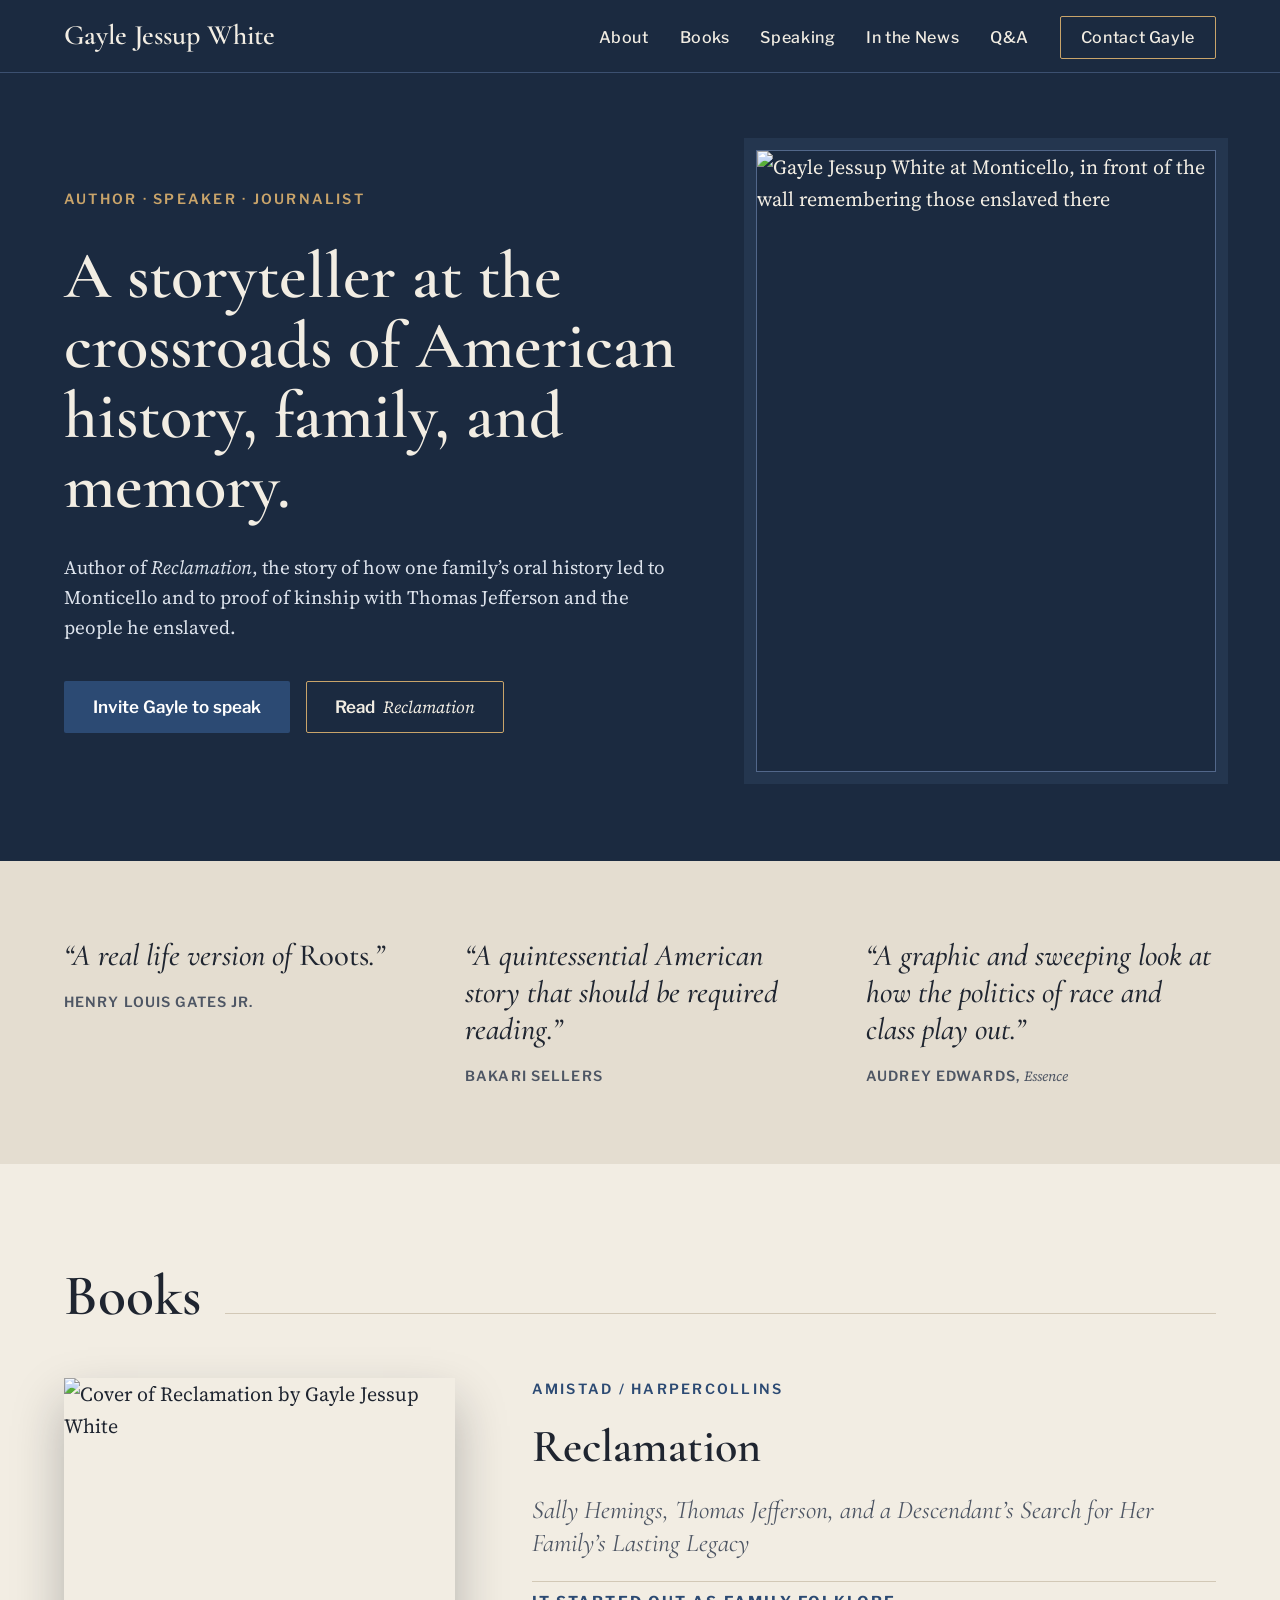
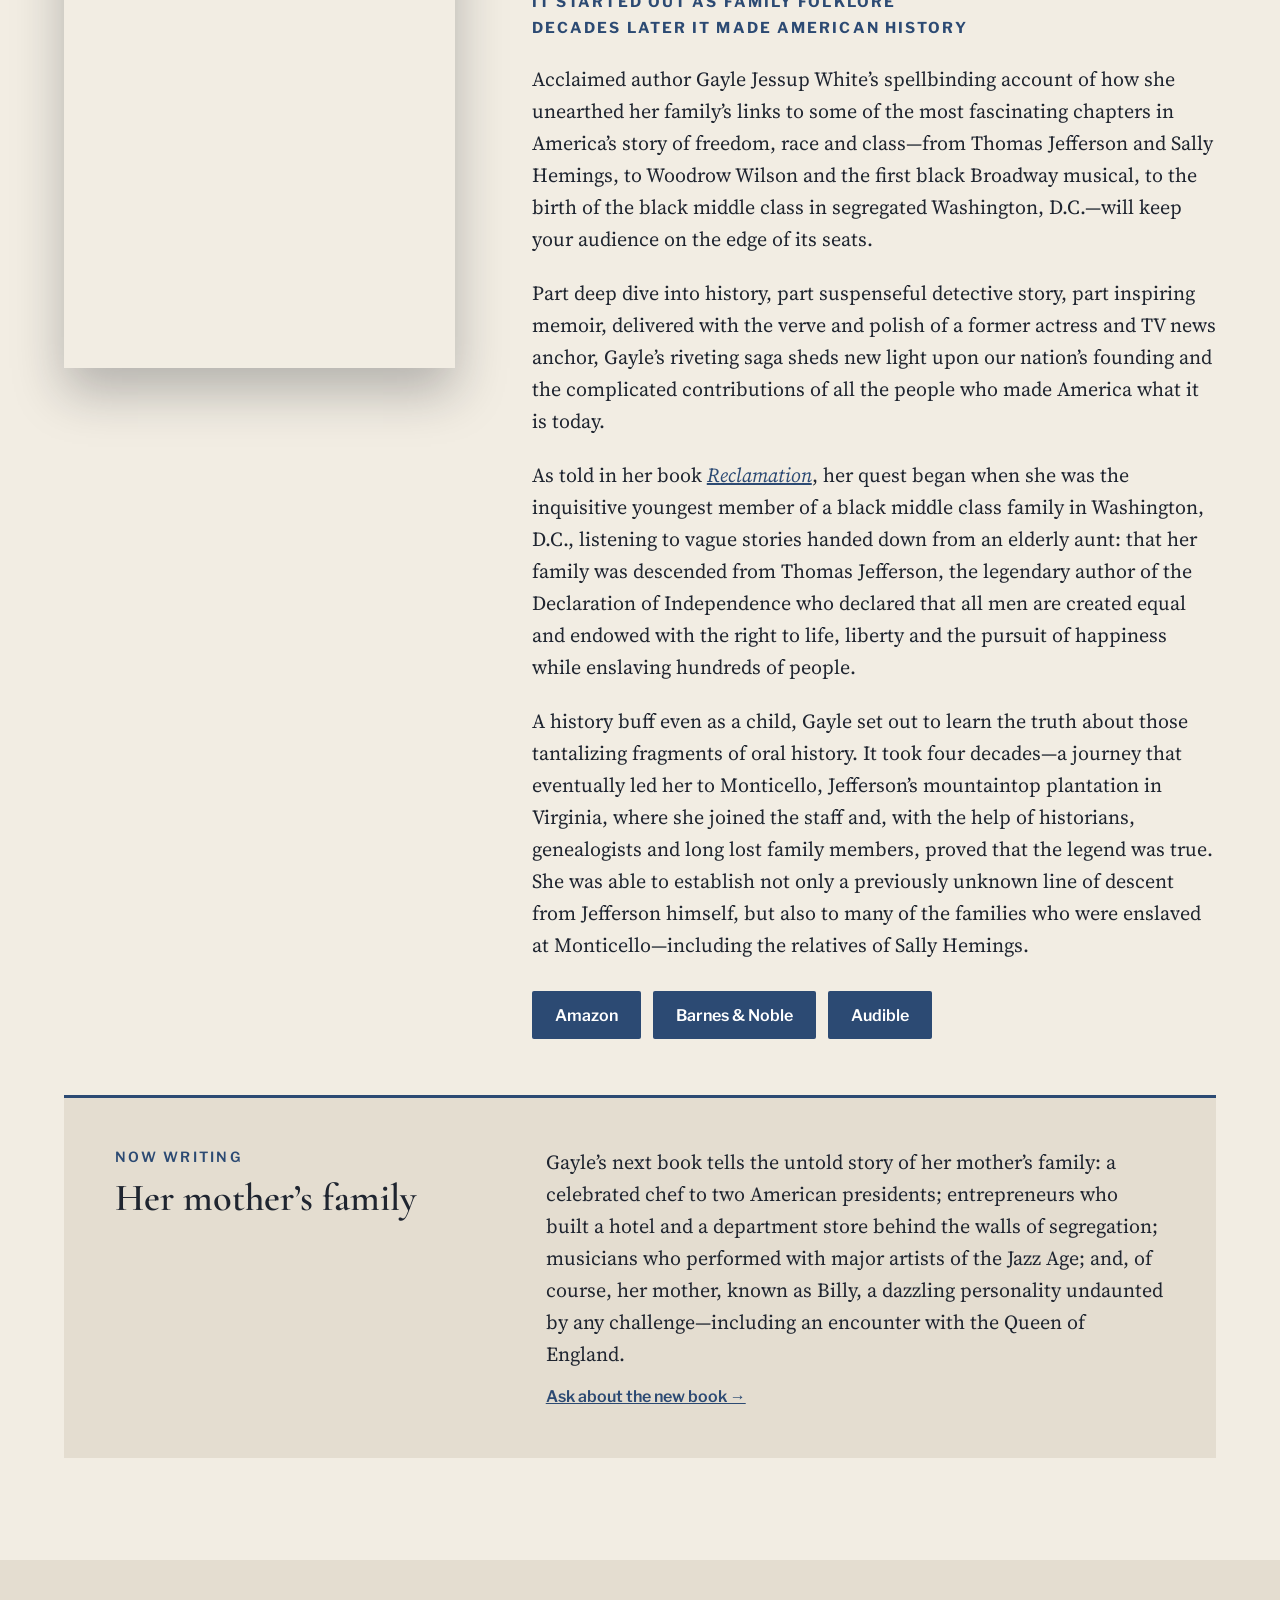
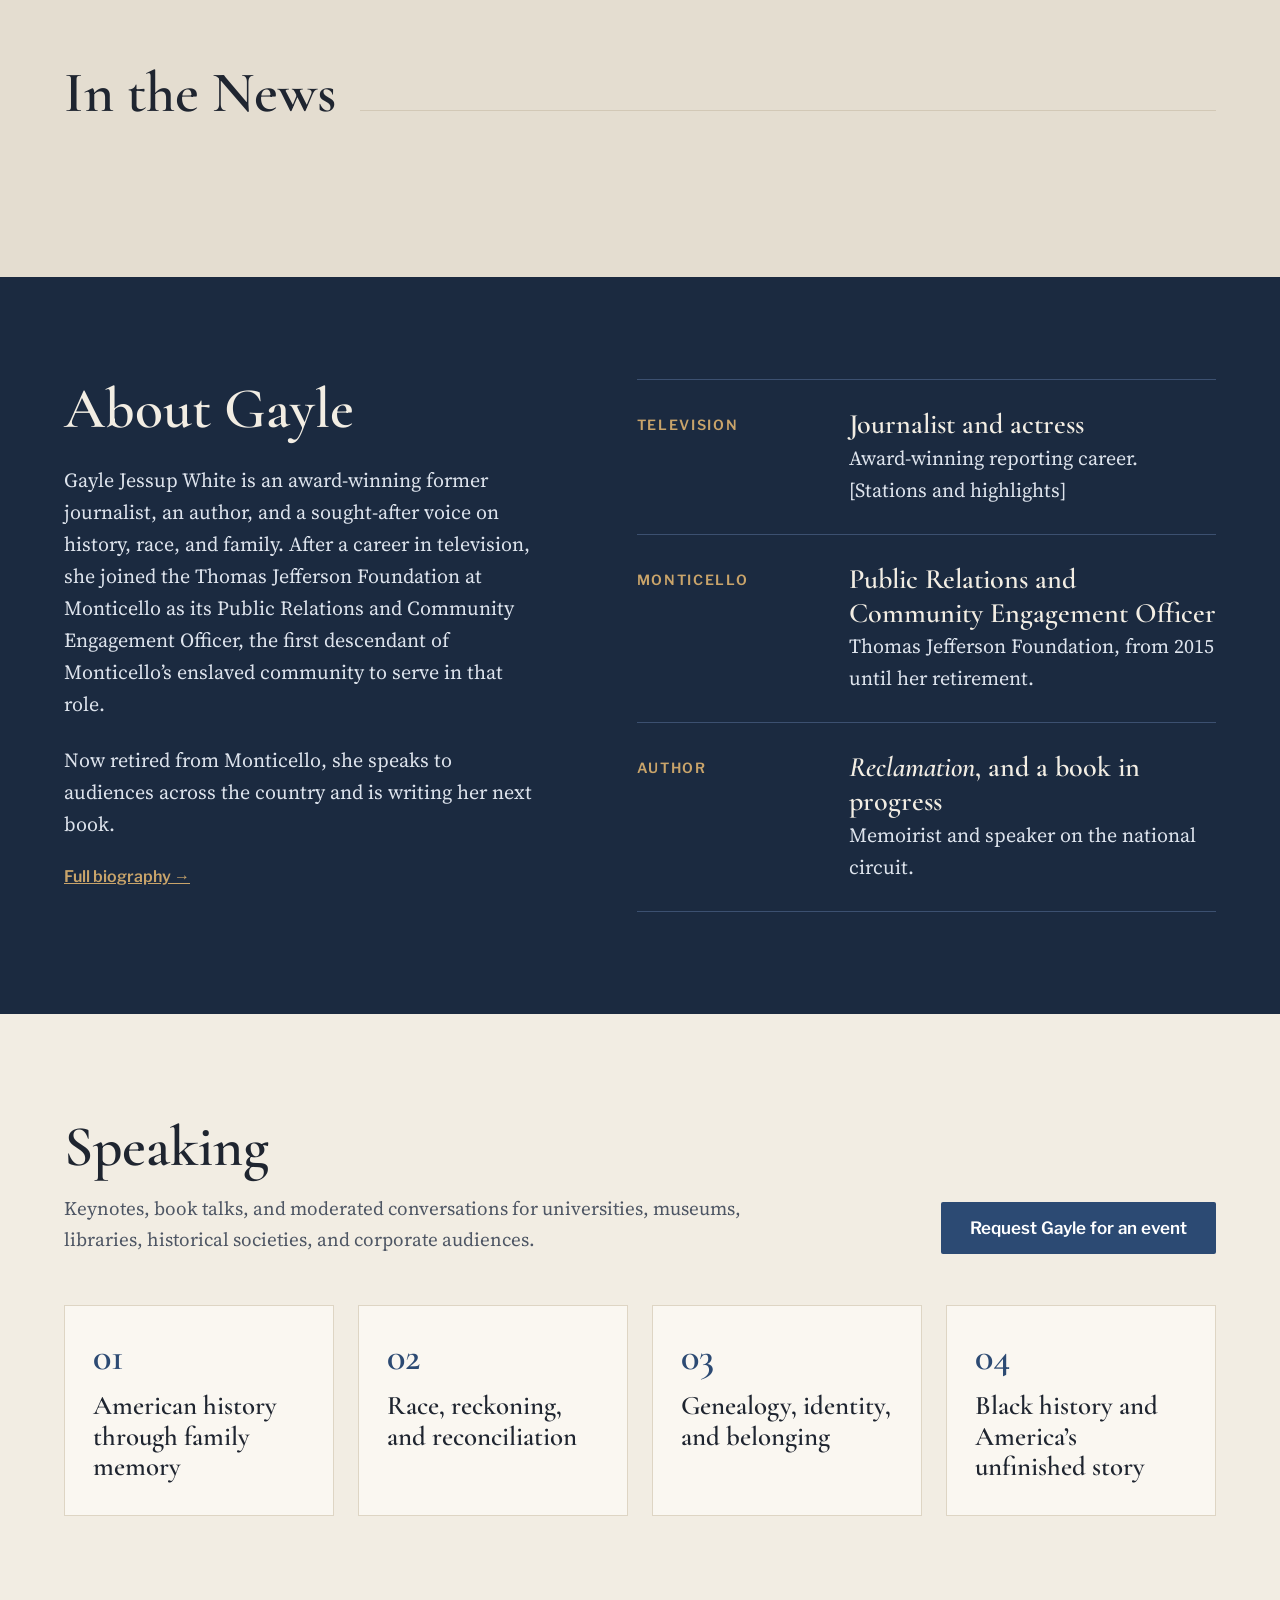
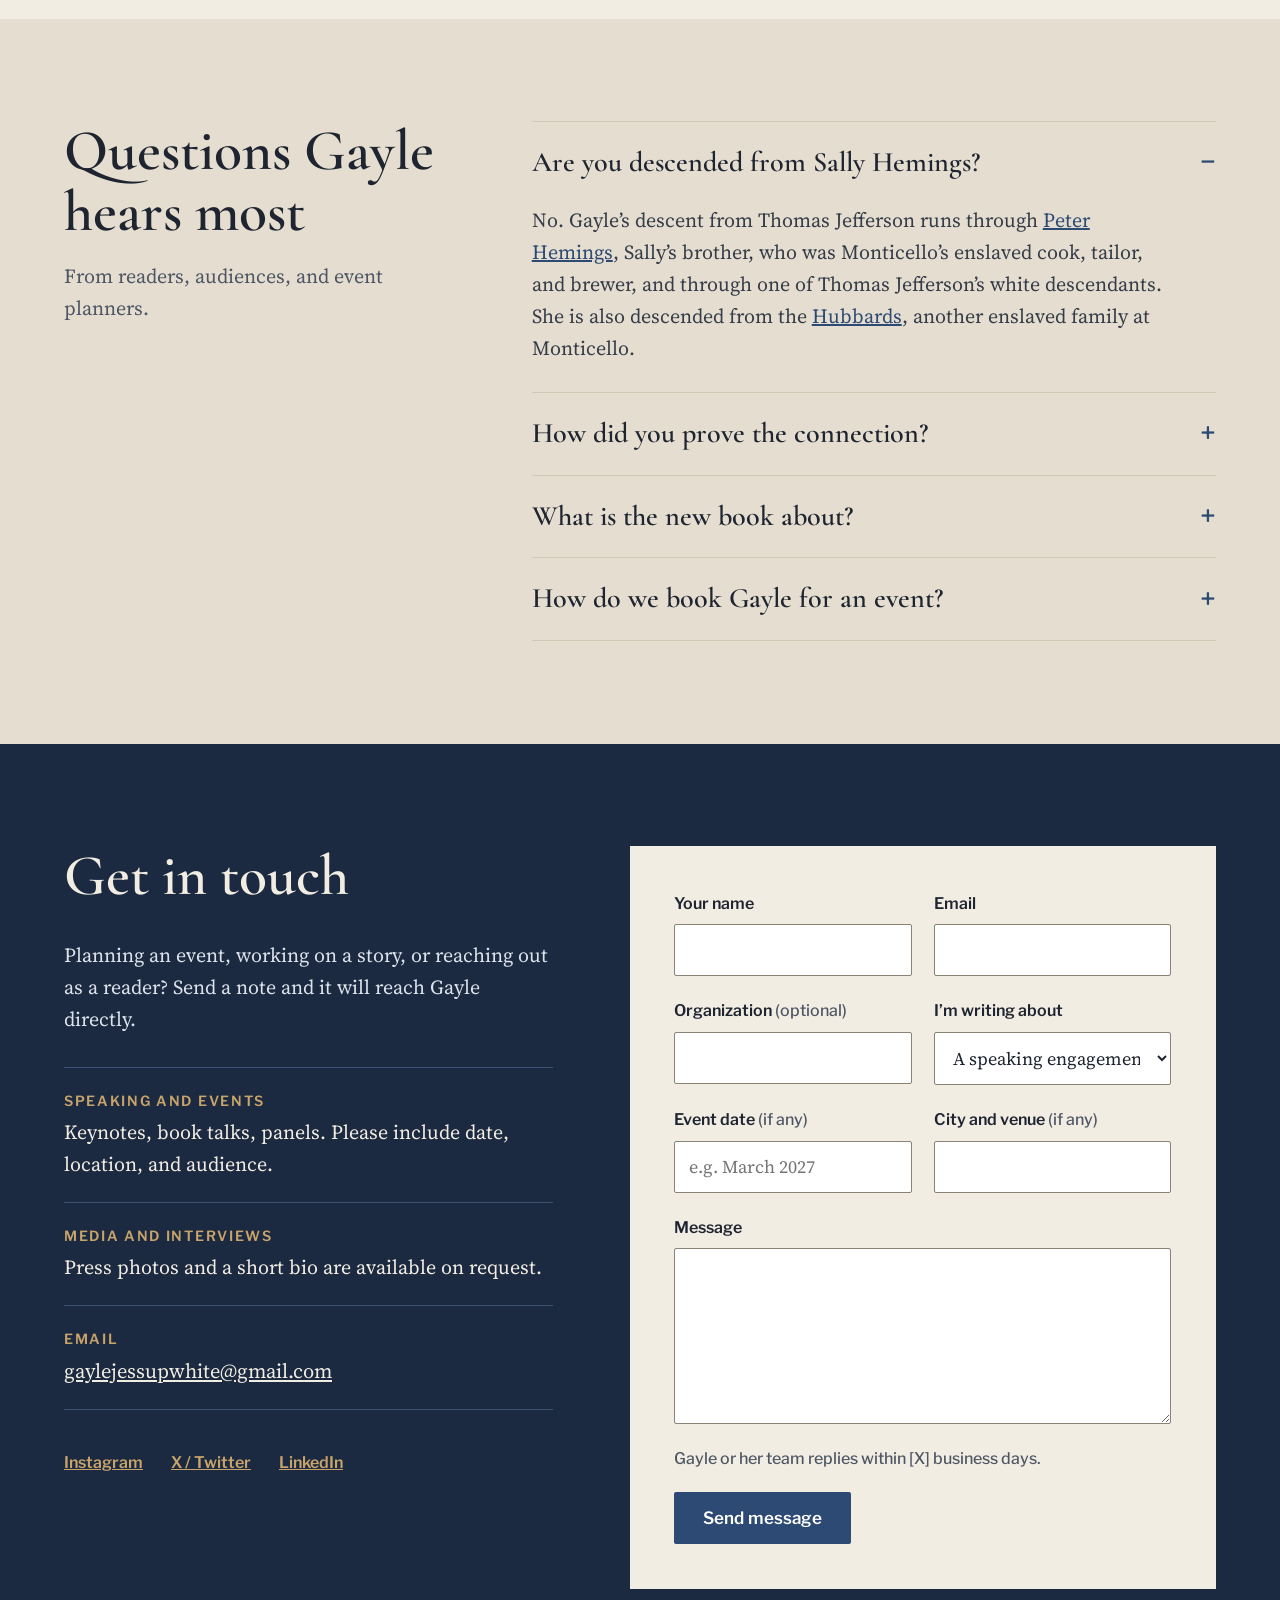
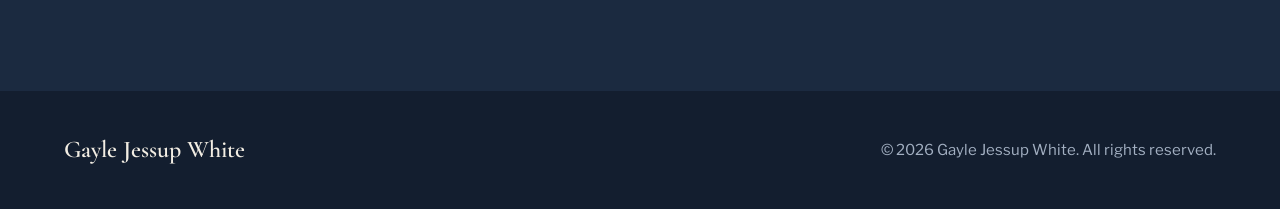
==== index.html @ c66c68f7 "Update proof Q&A answer" ====
<!doctype html>
<html lang="en" data-theme="navy">
<head>
  <meta charset="utf-8">
  <meta name="viewport" content="width=device-width, initial-scale=1">
  <title>Gayle Jessup White | Author of Reclamation, Speaker, Journalist</title>
  <meta name="description" content="Gayle Jessup White is the author of Reclamation, the story of how her family’s oral history led to Monticello and to proof of kinship with Thomas Jefferson and the people he enslaved. Invite her to speak.">
  <link rel="canonical" href="https://gjwhite.com/">

  <meta property="og:type" content="website">
  <meta property="og:site_name" content="Gayle Jessup White">
  <meta property="og:title" content="Gayle Jessup White | Author of Reclamation">
  <meta property="og:description" content="A storyteller at the crossroads of American history, family, and memory.">
  <meta property="og:url" content="https://gjwhite.com/">
  <meta property="og:image" content="https://gjwhite.com/images/og-image.jpg">
  <meta name="twitter:card" content="summary_large_image">

  <link rel="icon" href="favicon.svg" type="image/svg+xml">
  <meta name="theme-color" content="#1B2A40">

  <link rel="preconnect" href="https://fonts.googleapis.com">
  <link rel="preconnect" href="https://fonts.gstatic.com" crossorigin>
  <link href="https://fonts.googleapis.com/css2?family=Cormorant+Garamond:ital,wght@0,500;0,600;1,500&family=Libre+Franklin:wght@500;600;700&family=Source+Serif+4:ital,opsz,wght@0,8..60,400;0,8..60,600;1,8..60,400&display=swap" rel="stylesheet">
  <link rel="stylesheet" href="css/styles.css">

  <script type="application/ld+json">
  {
    "@context": "https://schema.org",
    "@type": "Person",
    "name": "Gayle Jessup White",
    "url": "https://gjwhite.com/",
    "image": "https://gjwhite.com/images/gayle-headshot.jpg",
    "jobTitle": "Author and speaker",
    "description": "Author of Reclamation: Sally Hemings, Thomas Jefferson, and a Descendant’s Search for Her Family’s Lasting Legacy."
  }
  </script>

  <!-- Cloudflare Turnstile (spam protection). Uncomment once you have a site key — see README.
  <script src="https://challenges.cloudflare.com/turnstile/v0/api.js" async defer></script>
  -->
</head>
<body>
<a class="skip-link" href="#main">Skip to content</a>

<header class="site-header">
  <div class="container">
    <a class="brand" href="index.html">Gayle Jessup White</a>
    <button class="nav-toggle" type="button" aria-expanded="false" aria-controls="site-nav" aria-label="Open menu">
      <svg class="icon-open" viewBox="0 0 24 24" fill="none" stroke="currentColor" stroke-width="1.8" stroke-linecap="round" aria-hidden="true"><path d="M4 7h16M4 12h16M4 17h16"/></svg>
      <svg class="icon-close" viewBox="0 0 24 24" fill="none" stroke="currentColor" stroke-width="1.8" stroke-linecap="round" aria-hidden="true"><path d="M6 6l12 12M18 6L6 18"/></svg>
    </button>
    <nav class="site-nav" id="site-nav" aria-label="Main">
      <ul>
        <li><a href="about.html">About</a></li>
        <li><a href="#books">Books</a></li>
        <li><a href="#speaking">Speaking</a></li>
        <li><a href="#news">In the News</a></li>
        <li><a href="#questions">Q&amp;A</a></li>
        <li><a class="nav-cta" href="#contact">Contact Gayle</a></li>
      </ul>
    </nav>
  </div>
</header>

<main id="main">

  <!-- HERO -->
  <section class="hero" id="top">
    <div class="container">
      <div class="hero__text">
        <p class="eyebrow">Author · Speaker · Journalist</p>
        <h1>A storyteller at the crossroads of American history, family, and memory.</h1>
        <p class="hero__lede">Author of <em>Reclamation</em>, the story of how one family’s oral history led to Monticello and to proof of kinship with Thomas Jefferson and the people he enslaved.</p>
        <div class="hero__actions">
          <a class="btn btn--primary" href="#contact">Invite Gayle to speak</a>
          <a class="btn btn--outline-light" href="#books">Read <em>Reclamation</em></a>
        </div>
      </div>
      <div class="hero__photo">
        <img src="images/gayle-monticello.jpg" width="404" height="546" alt="Gayle Jessup White at Monticello, in front of the wall remembering those enslaved there">
      </div>
    </div>
  </section>

  <!-- PRAISE -->
  <section class="section--band" aria-label="Praise for Reclamation">
    <div class="container section" style="padding-top: clamp(52px, 6vw, 80px); padding-bottom: clamp(52px, 6vw, 80px);">
      <div class="praise">
        <figure>
          <blockquote>“A real life version of <em>Roots</em>.”</blockquote>
          <figcaption class="cite">Henry Louis Gates Jr.</figcaption>
        </figure>
        <figure>
          <blockquote>“A quintessential American story that should be required reading.”</blockquote>
          <figcaption class="cite">Bakari Sellers</figcaption>
        </figure>
        <figure>
          <blockquote>“A graphic and sweeping look at how the politics of race and class play out.”</blockquote>
          <figcaption class="cite">Audrey Edwards, <em>Essence</em></figcaption>
        </figure>
      </div>
    </div>
  </section>

  <!-- BOOKS -->
  <section class="section" id="books">
    <div class="container">
      <div class="section-head">
        <h2 class="section-title">Books</h2>
        <span class="rule" aria-hidden="true"></span>
      </div>
      <div class="book">
        <div class="book__cover">
          <img src="images/reclamation-cover.jpg" width="800" height="1208" alt="Cover of Reclamation by Gayle Jessup White" loading="lazy">
        </div>
        <div class="book__info">
          <p class="eyebrow">Amistad / HarperCollins</p>
          <h3>Reclamation</h3>
          <p class="book__subtitle">Sally Hemings, Thomas Jefferson, and a Descendant’s Search for Her Family’s Lasting Legacy</p>
          <p class="book__tagline">It started out as family folklore<br>Decades later it made American history</p>
          <p>Acclaimed author Gayle Jessup White’s spellbinding account of how she unearthed her family’s links to some of the most fascinating chapters in America’s story of freedom, race and class—from Thomas Jefferson and Sally Hemings, to Woodrow Wilson and the first black Broadway musical, to the birth of the black middle class in segregated Washington, D.C.—will keep your audience on the edge of its seats.</p>
          <p>Part deep dive into history, part suspenseful detective story, part inspiring memoir, delivered with the verve and polish of a former actress and TV news anchor, Gayle’s riveting saga sheds new light upon our nation’s founding and the complicated contributions of all the people who made America what it is today.</p>
          <p>As told in her book <a href="https://www.amazon.com/dp/0063028654" target="_blank" rel="noopener"><em>Reclamation</em></a>, her quest began when she was the inquisitive youngest member of a black middle class family in Washington, D.C., listening to vague stories handed down from an elderly aunt: that her family was descended from Thomas Jefferson, the legendary author of the Declaration of Independence who declared that all men are created equal and endowed with the right to life, liberty and the pursuit of happiness while enslaving hundreds of people.</p>
          <p>A history buff even as a child, Gayle set out to learn the truth about those tantalizing fragments of oral history. It took four decades—a journey that eventually led her to Monticello, Jefferson’s mountaintop plantation in Virginia, where she joined the staff and, with the help of historians, genealogists and long lost family members, proved that the legend was true. She was able to establish not only a previously unknown line of descent from Jefferson himself, but also to many of the families who were enslaved at Monticello—including the relatives of Sally Hemings.</p>
          <div class="buy-links" aria-label="Buy Reclamation">
            <a class="btn btn--primary" href="https://www.amazon.com/dp/0063028654" target="_blank" rel="noopener">Amazon</a>
            <a class="btn btn--primary" href="https://www.barnesandnoble.com/w/reclamation-gayle-jessup-white/1139029763" target="_blank" rel="noopener">Barnes &amp; Noble</a>
            <a class="btn btn--primary" href="https://www.audible.com/pd/Reclamation-Audiobook/0063028689" target="_blank" rel="noopener">Audible</a>
          </div>
        </div>
      </div>

      <div class="next-book">
        <div>
          <p class="eyebrow">Now writing</p>
          <h3>Her mother’s family</h3>
        </div>
        <div class="next-book__body">
          <p>Gayle’s next book tells the untold story of her mother’s family: a celebrated chef to two American presidents; entrepreneurs who built a hotel and a department store behind the walls of segregation; musicians who performed with major artists of the Jazz Age; and, of course, her mother, known as Billy, a dazzling personality undaunted by any challenge—including an encounter with the Queen of England.</p>
          <a class="text-link" href="#contact">Ask about the new book →</a>
        </div>
      </div>
    </div>
  </section>

  <!-- IN THE NEWS (stories are listed in js/news.js) -->
  <section class="section section--band" id="news">
    <div class="container">
      <div class="section-head">
        <h2 class="section-title">In the News</h2>
        <span class="rule" aria-hidden="true"></span>
      </div>
      <div class="news-grid" id="news-list">
        <noscript><p>Turn on JavaScript to see recent coverage of Gayle’s work.</p></noscript>
      </div>
    </div>
  </section>

  <!-- ABOUT -->
  <section class="section section--dark" id="about">
    <div class="container about">
      <div class="about__intro">
        <h2 class="section-title">About Gayle</h2>
        <p>Gayle Jessup White is an award-winning former journalist, an author, and a sought-after voice on history, race, and family. After a career in television, she joined the Thomas Jefferson Foundation at Monticello as its Public Relations and Community Engagement Officer, the first descendant of Monticello’s enslaved community to serve in that role.</p>
        <p>Now retired from Monticello, she speaks to audiences across the country and is writing her next book.</p>
        <a class="text-link" href="about.html">Full biography →</a>
      </div>
      <ul class="timeline">
        <li>
          <span class="timeline__label">Television</span>
          <div><div class="timeline__title">Journalist and actress</div><p class="timeline__text">Award-winning reporting career. [Stations and highlights]</p></div>
        </li>
        <li>
          <span class="timeline__label">Monticello</span>
          <div><div class="timeline__title">Public Relations and Community Engagement Officer</div><p class="timeline__text">Thomas Jefferson Foundation, from 2015 until her retirement.</p></div>
        </li>
        <li>
          <span class="timeline__label">Author</span>
          <div><div class="timeline__title"><em>Reclamation</em>, and a book in progress</div><p class="timeline__text">Memoirist and speaker on the national circuit.</p></div>
        </li>
      </ul>
    </div>
  </section>

  <!-- SPEAKING -->
  <section class="section" id="speaking">
    <div class="container">
      <div class="speaking-head">
        <div class="speaking-head__text">
          <h2 class="section-title">Speaking</h2>
          <p>Keynotes, book talks, and moderated conversations for universities, museums, libraries, historical societies, and corporate audiences.</p>
        </div>
        <a class="btn btn--primary" href="#contact">Request Gayle for an event</a>
      </div>
      <ol class="topics">
        <li>American history through family memory</li>
        <li>Race, reckoning, and reconciliation</li>
        <li>Genealogy, identity, and belonging</li>
        <li>Black history and America’s unfinished story</li>
      </ol>
    </div>
  </section>

  <!-- Q&A -->
  <section class="section section--band" id="questions">
    <div class="container faq-layout">
      <div class="faq-layout__intro">
        <h2 class="section-title">Questions Gayle hears most</h2>
        <p>From readers, audiences, and event planners.</p>
      </div>
      <div class="faq">
        <details open>
          <summary>Are you descended from Sally Hemings?</summary>
          <p>No. Gayle’s descent from Thomas Jefferson runs through <a href="https://www.monticello.org/encyclopedia/peter-hemings/" target="_blank" rel="noopener">Peter Hemings</a>, Sally’s brother, who was Monticello’s enslaved cook, tailor, and brewer, and through one of Thomas Jefferson’s white descendants. She is also descended from the <a href="https://gettingword.monticello.org/families/hubbard/" target="_blank" rel="noopener">Hubbards</a>, another enslaved family at Monticello.</p>
        </details>
        <details>
          <summary>How did you prove the connection?</summary>
          <p>It began with an oral history from an elderly aunt and grew into four decades of historical research and detective work based on official documents and genealogical records.</p>
        </details>
        <details>
          <summary>What is the new book about?</summary>
          <p>It tells the untold story of Gayle’s mother’s family, from a celebrated chef to two American presidents to entrepreneurs who thrived behind the walls of segregation, Jazz Age musicians, and her mother, Billy, a dazzling personality undaunted by any challenge.</p>
        </details>
        <details>
          <summary>How do we book Gayle for an event?</summary>
          <p>Use the <a href="#contact">contact form</a> below and choose “A speaking engagement.” Include the date, the city and venue, the kind of event, and a little about your audience, and Gayle or her team will be in touch to discuss details.</p>
        </details>
      </div>
    </div>
  </section>

  <!-- CONTACT -->
  <section class="section section--dark" id="contact">
    <div class="container contact">
      <div class="contact__info">
        <h2 class="section-title">Get in touch</h2>
        <p>Planning an event, working on a story, or reaching out as a reader? Send a note and it will reach Gayle directly.</p>
        <ul class="contact-list">
          <li><span class="label">Speaking and events</span><span>Keynotes, book talks, panels. Please include date, location, and audience.</span></li>
          <li><span class="label">Media and interviews</span><span>Press photos and a short bio are available on request.</span></li>
          <li><span class="label">Email</span><a href="mailto:gaylejessupwhite@gmail.com">gaylejessupwhite@gmail.com</a></li>
        </ul>
        <div class="social">
          <!-- TODO: replace each # with Gayle's profile link, or delete the line -->
          <a href="#">Instagram</a>
          <a href="#">X / Twitter</a>
          <a href="#">LinkedIn</a>
        </div>
      </div>

      <!--
        CONTACT FORM
        Replace YOUR_FORM_ID in the action below with the ID from your form service
        (Formspree shown here). See README.md, "Contact form".
      -->
      <form class="contact-form" id="contact-form" action="https://formspree.io/f/YOUR_FORM_ID" method="POST"
            data-fallback-email="gaylejessupwhite@gmail.com"
            data-success="Your message is on its way to Gayle. She or her team will reply within [X] business days.">
        <div class="field">
          <label for="f-name">Your name</label>
          <input id="f-name" type="text" name="name" autocomplete="name" required>
        </div>
        <div class="field">
          <label for="f-email">Email</label>
          <input id="f-email" type="email" name="email" autocomplete="email" required>
        </div>
        <div class="field">
          <label for="f-org">Organization <span class="optional">(optional)</span></label>
          <input id="f-org" type="text" name="organization" autocomplete="organization">
        </div>
        <div class="field">
          <label for="f-topic">I’m writing about</label>
          <select id="f-topic" name="topic">
            <option>A speaking engagement</option>
            <option>A media or interview request</option>
            <option>A book club or school visit</option>
            <option>Something else</option>
          </select>
        </div>
        <div class="field">
          <label for="f-date">Event date <span class="optional">(if any)</span></label>
          <input id="f-date" type="text" name="event_date" placeholder="e.g. March 2027">
        </div>
        <div class="field">
          <label for="f-place">City and venue <span class="optional">(if any)</span></label>
          <input id="f-place" type="text" name="event_location">
        </div>
        <div class="field field--full">
          <label for="f-message">Message</label>
          <textarea id="f-message" name="message" rows="6" required></textarea>
        </div>

        <!-- Hidden fields: email subject line, and a trap field that people never see (bots fill it in). -->
        <input type="hidden" name="_subject" value="New message from gjwhite.com">
        <div class="hp-field" aria-hidden="true">
          <label for="f-gotcha">Leave this field empty</label>
          <input id="f-gotcha" type="text" name="_gotcha" tabindex="-1" autocomplete="off">
        </div>

        <!-- Cloudflare Turnstile widget. Uncomment and add your site key — see README.
        <div class="turnstile-wrap"><div class="cf-turnstile" data-sitekey="YOUR_TURNSTILE_SITE_KEY" data-theme="light"></div></div>
        -->

        <p class="form-status" role="status" aria-live="polite"></p>
        <div class="form-footer">
          <span class="note">Gayle or her team replies within [X] business days.</span>
          <button class="btn btn--primary" type="submit">Send message</button>
        </div>
      </form>
    </div>
  </section>

</main>

<footer class="site-footer">
  <div class="container">
    <a class="brand" href="index.html">Gayle Jessup White</a>
    <span>© <span data-year>2026</span> Gayle Jessup White. All rights reserved.</span>
  </div>
</footer>

<script src="js/news.js"></script>
<script src="js/main.js"></script>
</body>
</html>
---- css/styles.css ----
/* ==========================================================================
   Gayle Jessup White — site styles
   Colors live in the variables below. To switch to the Parchment & burgundy
   palette, change <html data-theme="navy"> to <html data-theme="parchment">
   in each HTML file.
   ========================================================================== */

:root,
[data-theme="navy"] {
  --ground: #F2EDE3;      /* page background */
  --band: #E4DDD0;        /* alternate section background */
  --card: #FAF7F1;        /* cards */
  --ink: #1F2530;         /* main text */
  --ink-soft: #4E5664;    /* secondary text */
  --ink-mid: #363D48;
  --dark: #1B2A40;        /* dark sections */
  --darker: #131E2F;      /* footer */
  --dark-2: #24364F;
  --dark-line: #3C5070;
  --dark-line-2: #52678A;
  --gold: #C9A46A;        /* highlight on dark backgrounds */
  --rule: #D2C8B6;        /* thin lines */
  --card-line: #DED5C4;
  --field: #8A8272;       /* form field borders */
  --on-dark-soft: #DDE3EC;
  --on-dark-mute: #BAC6D6;
  --foot-text: #A3B0C2;
  --accent: #2C4A73;      /* buttons, labels */
  --accent-hover: #1F3758;
}

[data-theme="parchment"] {
  --ground: #F1E9DA;
  --band: #E7DCC7;
  --card: #FAF5EC;
  --ink: #2A221C;
  --ink-soft: #5A4A3E;
  --ink-mid: #3E332B;
  --dark: #2B211C;
  --darker: #1F1814;
  --dark-2: #3A2D25;
  --dark-line: #5C4A3D;
  --dark-line-2: #6E5A48;
  --gold: #C9A46A;
  --rule: #CDBFA6;
  --card-line: #DCCFB8;
  --field: #8C7A68;
  --on-dark-soft: #E4D8C3;
  --on-dark-mute: #D8C9B0;
  --foot-text: #BFAF97;
  --accent: #7A2E2A;
  --accent-hover: #561E1B;
}

:root {
  --serif-display: 'Cormorant Garamond', Georgia, 'Times New Roman', serif;
  --serif-body: 'Source Serif 4', Georgia, 'Times New Roman', serif;
  --sans: 'Libre Franklin', 'Helvetica Neue', Arial, sans-serif;
  --gutter: clamp(20px, 5vw, 72px);
  --section-y: clamp(64px, 8vw, 112px);
  --header-h: 72px;
}

/* ---------- Base ---------- */
*, *::before, *::after { box-sizing: border-box; }
html { scroll-behavior: smooth; scroll-padding-top: calc(var(--header-h) + 16px); -webkit-text-size-adjust: 100%; }
@media (prefers-reduced-motion: reduce) { html { scroll-behavior: auto; } }
body {
  margin: 0;
  background: var(--ground);
  color: var(--ink);
  font-family: var(--serif-body);
  font-size: clamp(18px, 1.1vw + 12px, 20px);
  line-height: 1.6;
}
img { display: block; max-width: 100%; height: auto; }
a { color: var(--accent); }
a:hover { color: var(--accent-hover); }
h1, h2, h3 { font-family: var(--serif-display); font-weight: 600; line-height: 1.05; margin: 0; }
p { margin: 0; }
:focus-visible { outline: 3px solid var(--gold); outline-offset: 3px; }

.skip-link {
  position: absolute; left: 16px; top: -60px; z-index: 100;
  padding: 12px 18px; background: var(--ground); color: var(--ink);
  font-family: var(--sans); font-weight: 600;
}
.skip-link:focus { top: 12px; }
.visually-hidden {
  position: absolute !important; width: 1px; height: 1px; padding: 0; margin: -1px;
  overflow: hidden; clip: rect(0 0 0 0); white-space: nowrap; border: 0;
}

.container { width: 100%; max-width: 1440px; margin: 0 auto; padding-left: var(--gutter); padding-right: var(--gutter); }
.section { padding-top: var(--section-y); padding-bottom: var(--section-y); }
.section--band { background: var(--band); }
.section--dark { background: var(--dark); color: var(--ground); }

.eyebrow {
  font-family: var(--sans); font-size: 14px; font-weight: 600;
  letter-spacing: 0.16em; text-transform: uppercase; color: var(--accent);
}
.section--dark .eyebrow, .hero .eyebrow, .page-title .eyebrow { color: var(--gold); }

.section-title { font-size: clamp(42px, 4.5vw, 60px); }
.section-head { display: flex; align-items: baseline; gap: 24px; flex-wrap: wrap; margin-bottom: clamp(32px, 4vw, 52px); }
.section-head .rule { flex: 1 1 80px; height: 1px; background: var(--rule); }
.section-head .more { font-family: var(--sans); font-size: 16px; font-weight: 600; }

/* ---------- Buttons ---------- */
.btn {
  display: inline-flex; align-items: center; justify-content: center; gap: 8px;
  min-height: 52px; padding: 14px 28px;
  font-family: var(--sans); font-size: 17px; font-weight: 600; line-height: 1.2;
  text-decoration: none; text-align: center; border-radius: 2px; border: 1.5px solid transparent;
  cursor: pointer; transition: background-color .15s, color .15s, border-color .15s;
}
.btn--primary { background: var(--accent); color: #fff; }
.btn--primary:hover { background: var(--accent-hover); color: #fff; }
.btn--outline-light { border-color: var(--gold); color: var(--ground); background: transparent; }
.btn--outline-light:hover { background: rgba(255,255,255,0.08); color: #fff; }
.btn--outline { border-color: var(--ink); color: var(--ink); background: transparent; }
.btn--outline:hover { background: var(--ink); color: var(--ground); }
.btn em { font-family: var(--serif-body); font-weight: 400; }

/* ---------- Header ---------- */
.site-header {
  position: sticky; top: 0; z-index: 50;
  background: var(--dark); color: var(--ground);
  border-bottom: 1px solid var(--dark-line);
}
.site-header .container { display: flex; align-items: center; justify-content: space-between; min-height: var(--header-h); gap: 24px; }
.brand { font-family: var(--serif-display); font-size: clamp(24px, 2.2vw, 32px); font-weight: 600; color: var(--ground); text-decoration: none; white-space: nowrap; }
.brand:hover { color: #fff; }

.nav-toggle {
  display: none; width: 48px; height: 48px; align-items: center; justify-content: center;
  background: transparent; border: 0; color: var(--ground); cursor: pointer; margin-right: -8px;
}
.nav-toggle svg { width: 26px; height: 26px; }
.nav-toggle .icon-close { display: none; }
.nav-toggle[aria-expanded="true"] .icon-open { display: none; }
.nav-toggle[aria-expanded="true"] .icon-close { display: block; }

.site-nav ul { list-style: none; margin: 0; padding: 0; display: flex; align-items: center; gap: clamp(20px, 2.4vw, 36px); }
.site-nav a {
  font-family: var(--sans); font-size: 16px; font-weight: 500; letter-spacing: 0.04em;
  color: var(--ground); text-decoration: none; padding: 6px 0; border-bottom: 2px solid transparent;
}
.site-nav a:hover { color: #fff; border-bottom-color: var(--dark-line-2); }
.site-nav a[aria-current="page"] { border-bottom-color: var(--gold); }
.site-nav .nav-cta { padding: 11px 20px; border: 1.5px solid var(--gold); border-radius: 2px; }
.site-nav .nav-cta:hover { background: rgba(255,255,255,0.08); border-bottom-color: var(--gold); }

@media (max-width: 960px) {
  .nav-toggle { display: inline-flex; }
  .site-nav {
    position: absolute; left: 0; right: 0; top: 100%;
    background: var(--dark); border-bottom: 1px solid var(--dark-line);
    box-shadow: 0 16px 32px rgba(0,0,0,0.3);
    display: none;
  }
  .site-nav.is-open { display: block; }
  .site-nav ul { flex-direction: column; align-items: stretch; gap: 0; padding: 8px var(--gutter) 28px; }
  .site-nav li a { display: block; padding: 16px 0; font-size: 19px; border-bottom: 1px solid var(--dark-line); }
  .site-nav li a[aria-current="page"] { color: var(--gold); border-bottom-color: var(--dark-line); }
  .site-nav .nav-cta { margin-top: 20px; text-align: center; background: var(--accent); border-color: var(--accent); font-weight: 600; }
}

/* ---------- Hero ---------- */
.hero { background: var(--dark); color: var(--ground); padding-top: clamp(40px, 6vw, 88px); padding-bottom: clamp(52px, 7vw, 104px); }
.hero .container { display: grid; grid-template-columns: minmax(0, 7fr) minmax(0, 5fr); gap: 32px; align-items: center; }
.hero__text { display: flex; flex-direction: column; gap: clamp(20px, 2.4vw, 32px); }
.hero h1 { font-size: clamp(42px, 5.2vw, 76px); line-height: 1.05; }
.hero__lede { max-width: 620px; font-size: clamp(19px, 1.4vw, 23px); color: var(--on-dark-soft); }
.hero__actions { display: flex; flex-wrap: wrap; gap: 16px; padding-top: 8px; }
.hero__photo { justify-self: end; width: 100%; max-width: 460px; }
.hero__photo img {
  width: 100%; aspect-ratio: 460 / 622; object-fit: cover;
  border: 1px solid var(--dark-line-2); outline: 12px solid var(--dark-2); outline-offset: 0;
}
@media (max-width: 860px) {
  .hero .container { grid-template-columns: 1fr; }
  .hero__photo { order: -1; justify-self: stretch; max-width: none; }
  .hero__photo img { aspect-ratio: 4 / 4.2; object-position: center 20%; outline: 0; }
  .hero__actions .btn { flex: 1 1 100%; }
}

/* ---------- Praise ---------- */
.praise { display: grid; grid-template-columns: repeat(3, minmax(0, 1fr)); gap: clamp(32px, 4vw, 56px); }
.praise figure { margin: 0; display: flex; flex-direction: column; gap: 16px; }
.praise blockquote { margin: 0; font-family: var(--serif-display); font-size: clamp(27px, 2.4vw, 34px); line-height: 1.2; font-style: italic; font-weight: 500; }
.praise blockquote em { font-style: normal; }
.cite { font-family: var(--sans); font-size: 14px; font-weight: 600; letter-spacing: 0.08em; text-transform: uppercase; color: var(--ink-soft); }
.cite em { text-transform: none; font-family: var(--serif-body); font-weight: 400; letter-spacing: 0; }
@media (max-width: 860px) {
  .praise { grid-template-columns: 1fr; gap: 0; }
  .praise figure { padding: 28px 0; border-top: 1px solid var(--rule); }
  .praise figure:first-child { border-top: 0; padding-top: 0; }
}

/* ---------- Books ---------- */
.book { display: grid; grid-template-columns: minmax(0, 4fr) minmax(0, 7fr); gap: clamp(32px, 6vw, 112px); align-items: start; }
.book__cover img { width: 100%; box-shadow: 0 24px 48px rgba(20,25,35,0.28); }
.book__info { display: flex; flex-direction: column; gap: 22px; }
.book__info h3 { font-size: clamp(38px, 3.6vw, 52px); }
.book__subtitle { font-family: var(--serif-display); font-size: clamp(23px, 2vw, 28px); line-height: 1.3; font-style: italic; color: var(--ink-soft); }
.book__tagline { font-family: var(--sans); font-size: 15px; font-weight: 700; letter-spacing: 0.14em; line-height: 1.7; text-transform: uppercase; color: var(--accent); padding-top: 8px; border-top: 1px solid var(--rule); }
.buy-links { display: flex; flex-wrap: wrap; gap: 12px; padding-top: 8px; }
.buy-links .btn { min-height: 48px; padding: 12px 22px; font-size: 16px; }
.next-book {
  margin-top: clamp(40px, 5vw, 56px); padding: clamp(28px, 4vw, 48px) clamp(22px, 4vw, 56px);
  background: var(--band); border-top: 3px solid var(--accent);
  display: grid; grid-template-columns: minmax(0, 4fr) minmax(0, 7fr); gap: clamp(16px, 6vw, 112px);
}
.next-book h3 { font-size: clamp(30px, 3vw, 40px); line-height: 1.1; margin-top: 8px; }
.next-book__body { display: flex; flex-direction: column; gap: 14px; }
.text-link { font-family: var(--sans); font-size: 16px; font-weight: 600; color: var(--accent); }
@media (max-width: 860px) {
  .book, .next-book { grid-template-columns: 1fr; }
  .book__cover { max-width: 260px; margin: 0 auto; }
  .buy-links { display: grid; grid-template-columns: 1fr; }
}

/* ---------- News ---------- */
.news-grid { display: grid; grid-template-columns: repeat(3, minmax(0, 1fr)); gap: 24px; }
.news-card {
  display: flex; flex-direction: column; gap: 12px;
  padding: clamp(22px, 2.4vw, 32px); min-height: 200px;
  background: var(--card); border: 1px solid var(--card-line);
  color: var(--ink); text-decoration: none; transition: border-color .15s, transform .15s;
}
.news-card:hover { color: var(--ink); border-color: var(--accent); transform: translateY(-2px); }
.news-card--featured { grid-column: 1 / -1; }
.news-card__meta { display: flex; justify-content: space-between; gap: 16px; font-family: var(--sans); font-size: 13px; font-weight: 600; letter-spacing: 0.1em; text-transform: uppercase; }
.news-card__kind { color: var(--accent); }
.news-card__date { color: var(--ink-soft); }
.news-card__outlet { font-family: var(--sans); font-size: 16px; font-weight: 700; }
.news-card__title { font-family: var(--serif-display); font-size: clamp(24px, 2vw, 28px); line-height: 1.2; font-weight: 600; }
.news-card--featured .news-card__title { font-size: clamp(28px, 2.8vw, 38px); }
.news-card__summary { max-width: 820px; font-size: 18px; color: var(--ink-mid); }
@media (max-width: 1100px) { .news-grid { grid-template-columns: repeat(2, minmax(0, 1fr)); } }
@media (max-width: 680px)  { .news-grid { grid-template-columns: 1fr; } }

/* ---------- About (homepage) ---------- */
.about { display: grid; grid-template-columns: minmax(0, 5fr) minmax(0, 6fr); gap: clamp(32px, 7vw, 120px); }
.about__intro { display: flex; flex-direction: column; gap: 24px; }
.about__intro p { color: var(--on-dark-soft); }
.about__intro .text-link { color: var(--gold); }
.timeline { list-style: none; margin: 0; padding: 0; }
.timeline li { display: grid; grid-template-columns: 180px 1fr; gap: 8px 32px; padding: 28px 0; border-top: 1px solid var(--dark-line); }
.timeline li:last-child { border-bottom: 1px solid var(--dark-line); }
.timeline__label { font-family: var(--sans); font-size: 14px; font-weight: 600; letter-spacing: 0.12em; text-transform: uppercase; color: var(--gold); padding-top: 6px; }
.timeline__title { font-family: var(--serif-display); font-size: clamp(25px, 2.2vw, 30px); font-weight: 600; line-height: 1.2; }
.timeline__text { color: var(--on-dark-soft); }
@media (max-width: 860px) {
  .about { grid-template-columns: 1fr; }
  .timeline li { grid-template-columns: 1fr; padding: 22px 0; }
}

/* ---------- Speaking ---------- */
.speaking-head { display: flex; justify-content: space-between; align-items: flex-end; gap: 32px; flex-wrap: wrap; margin-bottom: clamp(32px, 4vw, 52px); }
.speaking-head__text { max-width: 720px; display: flex; flex-direction: column; gap: 16px; }
.speaking-head__text p { font-size: clamp(19px, 1.4vw, 22px); color: var(--ink-soft); }
.topics { list-style: none; margin: 0; padding: 0; display: grid; grid-template-columns: repeat(4, minmax(0, 1fr)); gap: 24px; counter-reset: topic; }
.topics li {
  counter-increment: topic; display: flex; flex-direction: column; gap: 14px;
  padding: 32px 28px; background: var(--card); border: 1px solid var(--card-line);
  font-family: var(--serif-display); font-size: clamp(25px, 2.1vw, 30px); font-weight: 600; line-height: 1.15;
}
.topics li::before { content: counter(topic, decimal-leading-zero); font-size: clamp(32px, 3vw, 44px); color: var(--accent); line-height: 1; }
@media (max-width: 1100px) { .topics { grid-template-columns: repeat(2, minmax(0, 1fr)); } }
@media (max-width: 600px) {
  .topics { grid-template-columns: 1fr; gap: 14px; }
  .topics li { flex-direction: row; align-items: baseline; gap: 16px; padding: 22px; }
  .speaking-head .btn { width: 100%; }
}

/* ---------- Q&A ---------- */
.faq-layout { display: grid; grid-template-columns: minmax(0, 4fr) minmax(0, 7fr); gap: clamp(28px, 6vw, 112px); }
.faq-layout__intro { display: flex; flex-direction: column; gap: 18px; }
.faq-layout__intro p { color: var(--ink-soft); }
.faq { border-top: 1px solid var(--rule); }
.faq details { border-bottom: 1px solid var(--rule); }
.faq summary {
  list-style: none; cursor: pointer; display: flex; justify-content: space-between; align-items: center; gap: 24px;
  padding: 24px 0; font-family: var(--serif-display); font-size: clamp(24px, 2.2vw, 30px); font-weight: 600; line-height: 1.2;
}
.faq summary::-webkit-details-marker { display: none; }
.faq summary::after { content: "+"; flex-shrink: 0; font-family: var(--sans); font-size: 28px; font-weight: 500; color: var(--accent); }
.faq details[open] summary::after { content: "\2212"; }
.faq details p { padding: 0 clamp(0px, 4vw, 64px) 28px 0; color: var(--ink-mid); }
@media (max-width: 860px) { .faq-layout { grid-template-columns: 1fr; } }

/* ---------- Contact ---------- */
.contact { display: grid; grid-template-columns: minmax(0, 5fr) minmax(0, 6fr); gap: clamp(32px, 6vw, 96px); }
.contact__info { display: flex; flex-direction: column; gap: 32px; }
.contact__info > p { color: var(--on-dark-soft); }
.contact-list { list-style: none; margin: 0; padding: 0; }
.contact-list li { display: flex; flex-direction: column; gap: 4px; padding: 22px 0; border-top: 1px solid var(--dark-line); }
.contact-list li:last-child { border-bottom: 1px solid var(--dark-line); }
.contact-list .label { font-family: var(--sans); font-size: 14px; font-weight: 600; letter-spacing: 0.12em; text-transform: uppercase; color: var(--gold); }
.contact-list a { color: var(--ground); font-size: clamp(19px, 1.6vw, 22px); overflow-wrap: anywhere; }
.social { display: flex; flex-wrap: wrap; gap: 8px 28px; font-family: var(--sans); font-size: 16px; font-weight: 600; }
.social a { color: var(--gold); padding: 8px 0; }

.contact-form {
  display: grid; grid-template-columns: repeat(2, minmax(0, 1fr)); gap: 22px;
  padding: clamp(22px, 3.5vw, 48px); background: var(--ground); color: var(--ink);
  font-family: var(--sans); font-size: 16px; align-content: start;
}
.field { display: flex; flex-direction: column; gap: 8px; font-weight: 600; }
.field--full { grid-column: 1 / -1; }
.field .optional { font-weight: 500; color: var(--ink-soft); }
.field input, .field select, .field textarea {
  width: 100%; min-height: 52px; padding: 12px 14px;
  font-family: var(--serif-body); font-size: 18px; color: var(--ink);
  background: #fff; border: 1px solid var(--field); border-radius: 2px;
}
.field textarea { min-height: 160px; resize: vertical; }
.field input:focus, .field select:focus, .field textarea:focus { outline: 2px solid var(--accent); outline-offset: 1px; border-color: var(--accent); }
.hp-field { position: absolute; left: -10000px; width: 1px; height: 1px; overflow: hidden; }
.form-footer { grid-column: 1 / -1; display: flex; align-items: center; justify-content: space-between; gap: 20px; flex-wrap: wrap; }
.form-footer .note { font-weight: 500; color: var(--ink-soft); }
.form-status { grid-column: 1 / -1; margin: 0; font-weight: 600; }
.form-status:empty { display: none; }
.form-status.is-error { color: #9B2C22; }
.form-success { grid-column: 1 / -1; display: flex; flex-direction: column; gap: 12px; padding: 12px 0; }
.form-success h3 { font-size: 34px; }
.turnstile-wrap { grid-column: 1 / -1; }
@media (max-width: 860px) {
  .contact { grid-template-columns: 1fr; }
  .contact-form { grid-template-columns: 1fr; }
  .form-footer .btn { width: 100%; }
  .form-footer .note { order: 2; text-align: center; width: 100%; }
}

/* ---------- Footer ---------- */
.site-footer { background: var(--darker); color: var(--foot-text); font-family: var(--sans); font-size: 15px; padding: 40px 0; }
.site-footer .container { display: flex; justify-content: space-between; align-items: center; gap: 12px 32px; flex-wrap: wrap; }
.site-footer .brand { font-size: 24px; }

/* ---------- About page ---------- */
.page-title { background: var(--dark); color: var(--ground); padding-top: clamp(48px, 6vw, 80px); padding-bottom: clamp(52px, 6vw, 88px); }
.page-title .container { display: flex; flex-direction: column; gap: 20px; }
.page-title h1 { max-width: 1000px; font-size: clamp(40px, 5vw, 72px); }

.bio { display: grid; grid-template-columns: minmax(0, 4fr) minmax(0, 7fr); gap: clamp(32px, 6vw, 112px); }
.bio__aside { display: flex; flex-direction: column; gap: 32px; }
.bio__aside img { width: 100%; border: 1px solid var(--card-line); }
.facts { list-style: none; margin: 0; padding: 0; }
.facts li { display: flex; flex-direction: column; gap: 4px; padding: 18px 0; border-top: 1px solid var(--rule); font-size: 18px; }
.facts li:last-child { border-bottom: 1px solid var(--rule); }
.facts .eyebrow { font-size: 13px; }
.bio__text { display: flex; flex-direction: column; gap: 26px; font-size: clamp(19px, 1.3vw, 21px); line-height: 1.7; }
.bio__lede { font-family: var(--serif-display); font-size: clamp(27px, 2.4vw, 34px); line-height: 1.3; font-weight: 500; }
.pullquote { margin: 8px 0; padding: 32px 0; border-top: 1px solid var(--rule); border-bottom: 1px solid var(--rule); display: flex; flex-direction: column; gap: 12px; }
.pullquote blockquote { margin: 0; font-family: var(--serif-display); font-size: clamp(32px, 3vw, 40px); line-height: 1.15; font-style: italic; font-weight: 500; color: var(--accent); }
.pullquote blockquote em { font-style: normal; }
@media (max-width: 860px) {
  .bio { grid-template-columns: 1fr; }
  .bio__aside img { max-width: 420px; }
  .bio__aside .btn { width: 100%; }
}

/* ---------- Gallery ---------- */
.gallery { display: flex; gap: 24px; }
.gallery__item {
  position: relative; flex: var(--ar) 1 0; min-width: 0; padding: 0;
  background: var(--card); border: 1px solid var(--card-line); cursor: zoom-in; overflow: hidden;
}
.gallery__item img { width: 100%; height: 100%; object-fit: cover; transition: transform .3s; }
.gallery__item:hover img { transform: scale(1.02); }
.gallery__icon {
  position: absolute; right: 12px; bottom: 12px; width: 40px; height: 40px;
  display: flex; align-items: center; justify-content: center;
  background: rgba(15,20,30,0.62); color: #fff; border-radius: 2px;
}
.gallery__icon svg { width: 20px; height: 20px; }
.section-head .hint { font-family: var(--sans); font-size: 15px; font-weight: 500; color: var(--ink-soft); }
@media (max-width: 760px) {
  .gallery { flex-direction: column; }
  .gallery__item { flex: none; }
}

/* Lightbox (uses the native <dialog> element) */
.lightbox {
  width: 100vw; height: 100vh; max-width: 100vw; max-height: 100vh; margin: 0; padding: 0; border: 0;
  background: rgba(12,16,24,0.96); color: #F2EDE3;
}
.lightbox::backdrop { background: rgba(12,16,24,0.96); }
.lightbox__inner { height: 100%; display: grid; grid-template-rows: auto minmax(0, 1fr) auto; padding: 16px clamp(12px, 3vw, 40px) 24px; }
.lightbox__top { display: flex; justify-content: space-between; align-items: center; font-family: var(--sans); font-size: 15px; font-weight: 600; letter-spacing: 0.1em; color: #C9CFD8; }
.lightbox__stage { display: flex; align-items: center; justify-content: space-between; gap: clamp(8px, 2vw, 24px); min-height: 0; }
.lightbox__figure { margin: 0; flex: 1; min-width: 0; height: 100%; display: flex; align-items: center; justify-content: center; }
.lightbox__figure img { max-width: 100%; max-height: 100%; object-fit: contain; box-shadow: 0 20px 60px rgba(0,0,0,0.5); }
.lightbox__caption { display: flex; flex-direction: column; align-items: center; gap: 6px; padding-top: 18px; text-align: center; }
.lightbox__title { font-family: var(--serif-display); font-size: clamp(22px, 2.4vw, 30px); font-weight: 600; line-height: 1.2; }
.lightbox__text { font-size: clamp(16px, 1.3vw, 18px); color: #D6DCE4; }
.lightbox__credit { font-family: var(--sans); font-size: 13px; font-weight: 500; letter-spacing: 0.06em; color: #AEB7C3; }
.lb-btn {
  flex-shrink: 0; width: 52px; height: 52px; display: inline-flex; align-items: center; justify-content: center;
  background: rgba(255,255,255,0.08); border: 1px solid rgba(255,255,255,0.3); border-radius: 2px; color: #fff; cursor: pointer;
}
.lb-btn:hover { background: rgba(255,255,255,0.16); }
.lb-btn svg { width: 24px; height: 24px; }
@media (max-width: 600px) {
  .lightbox__stage { position: relative; }
  .lightbox__stage .lb-btn { position: absolute; bottom: 8px; z-index: 2; background: rgba(12,16,24,0.7); }
  .lightbox__stage .lb-prev { left: 8px; }
  .lightbox__stage .lb-next { right: 8px; }
}

/* ---------- CTA band ---------- */
.cta { display: flex; justify-content: space-between; align-items: center; gap: 32px 48px; flex-wrap: wrap; }
.cta__text { display: flex; flex-direction: column; gap: 12px; }
.cta__text h2 { font-size: clamp(36px, 3.8vw, 52px); }
.cta__text p { color: var(--on-dark-soft); }
.cta__actions { display: flex; flex-wrap: wrap; gap: 16px; }
@media (max-width: 600px) { .cta__actions .btn { flex: 1 1 100%; } }
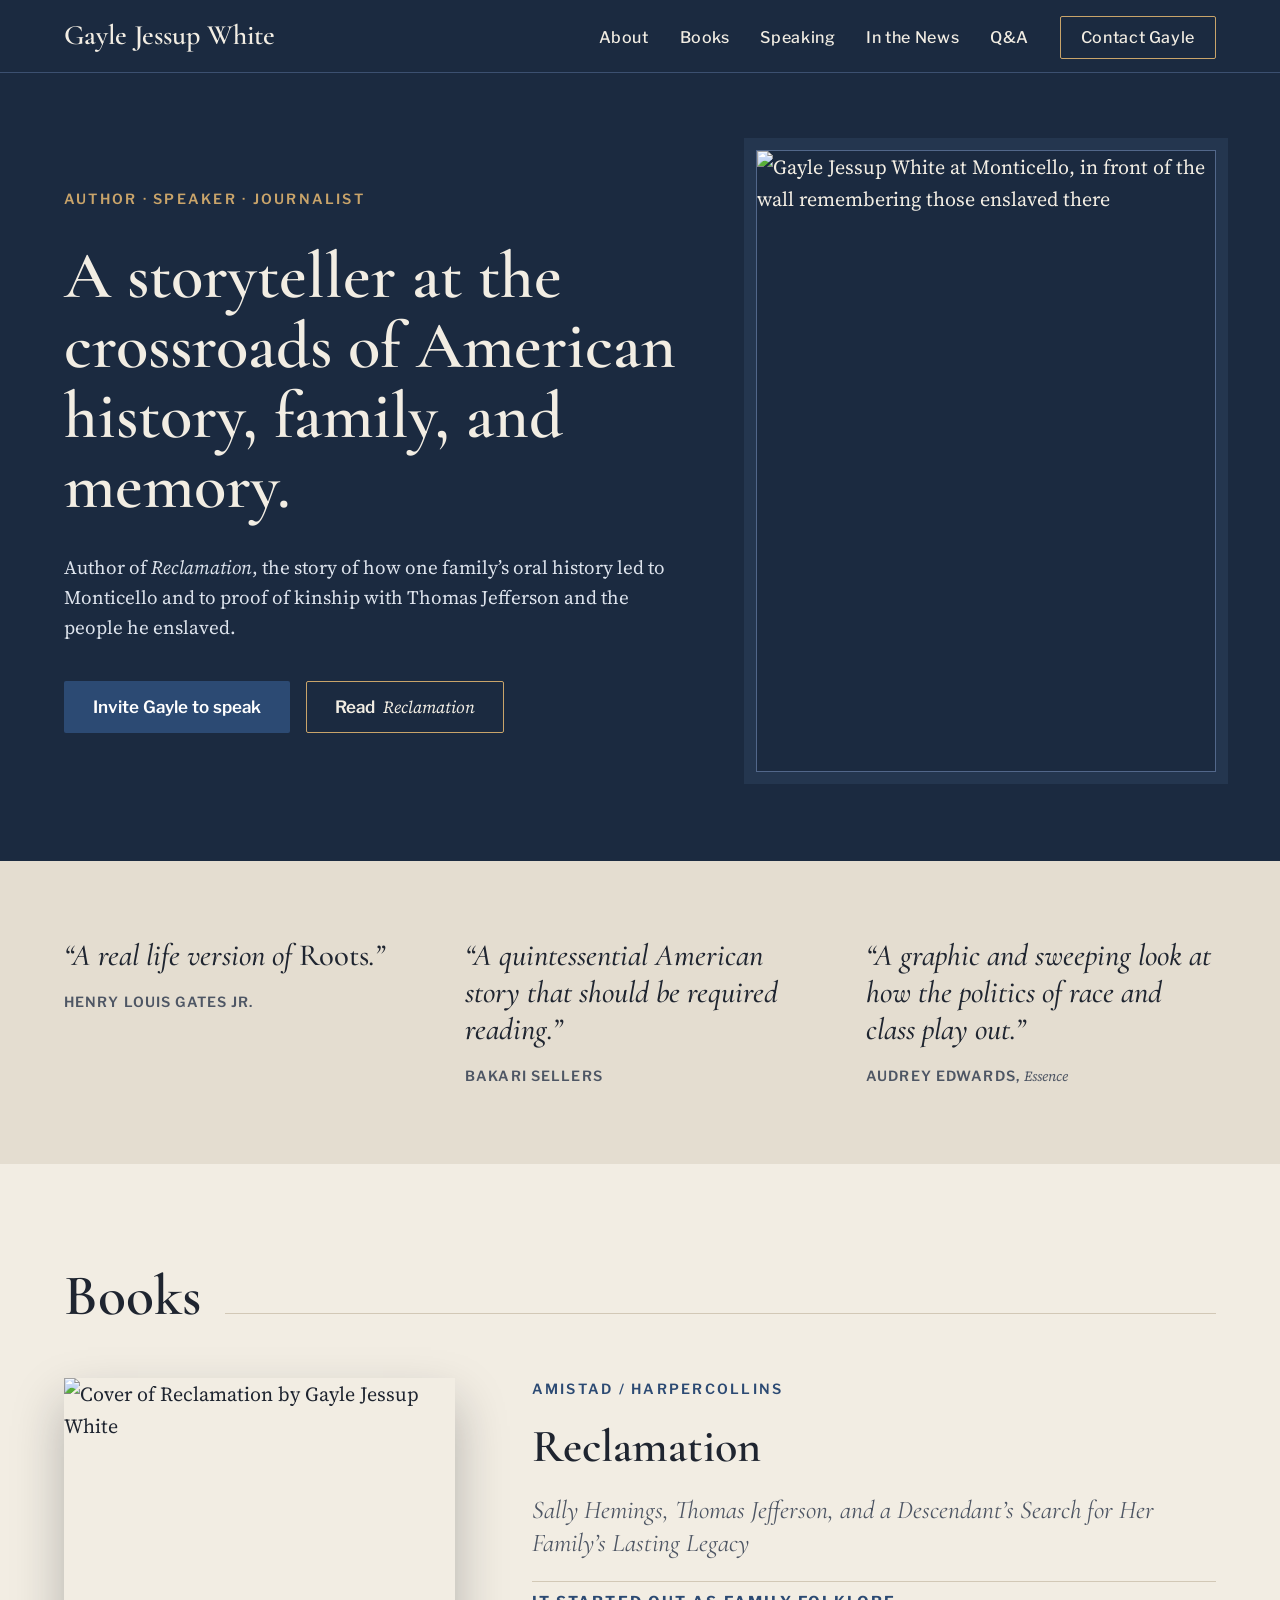
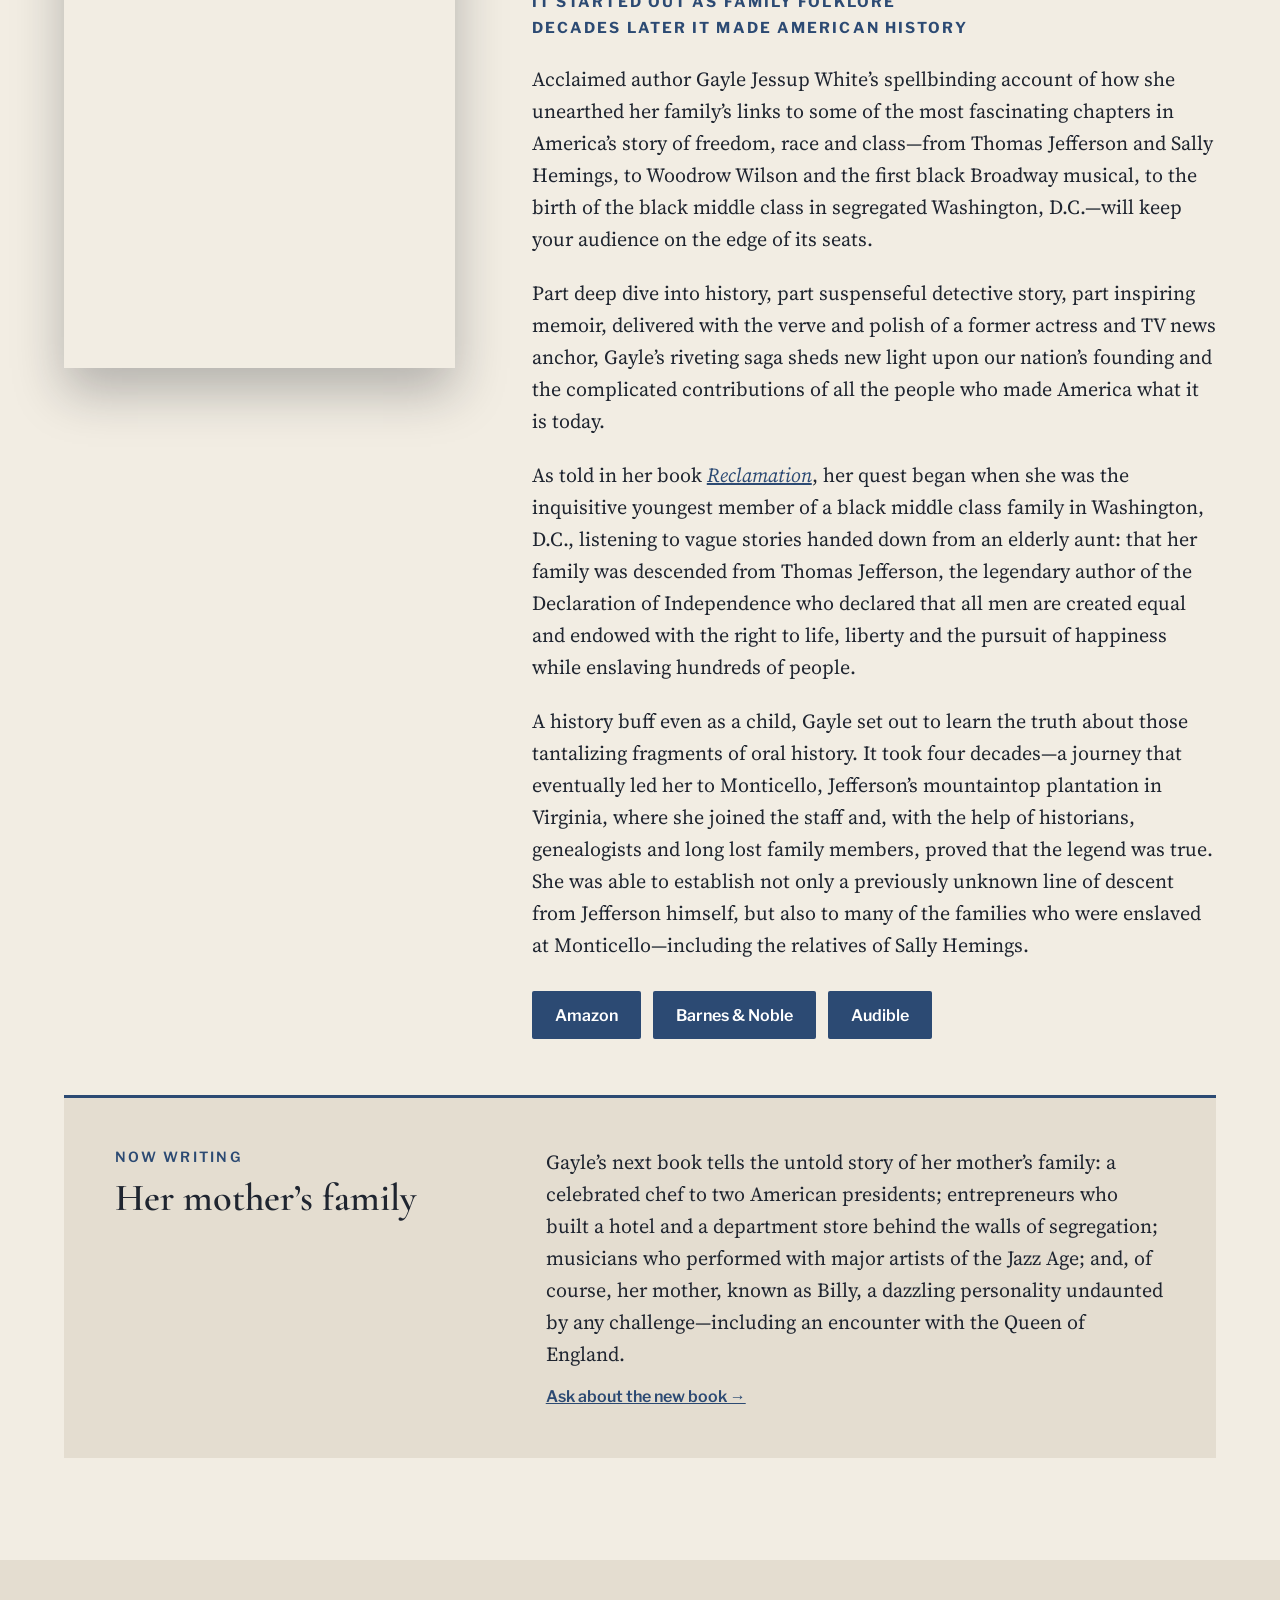
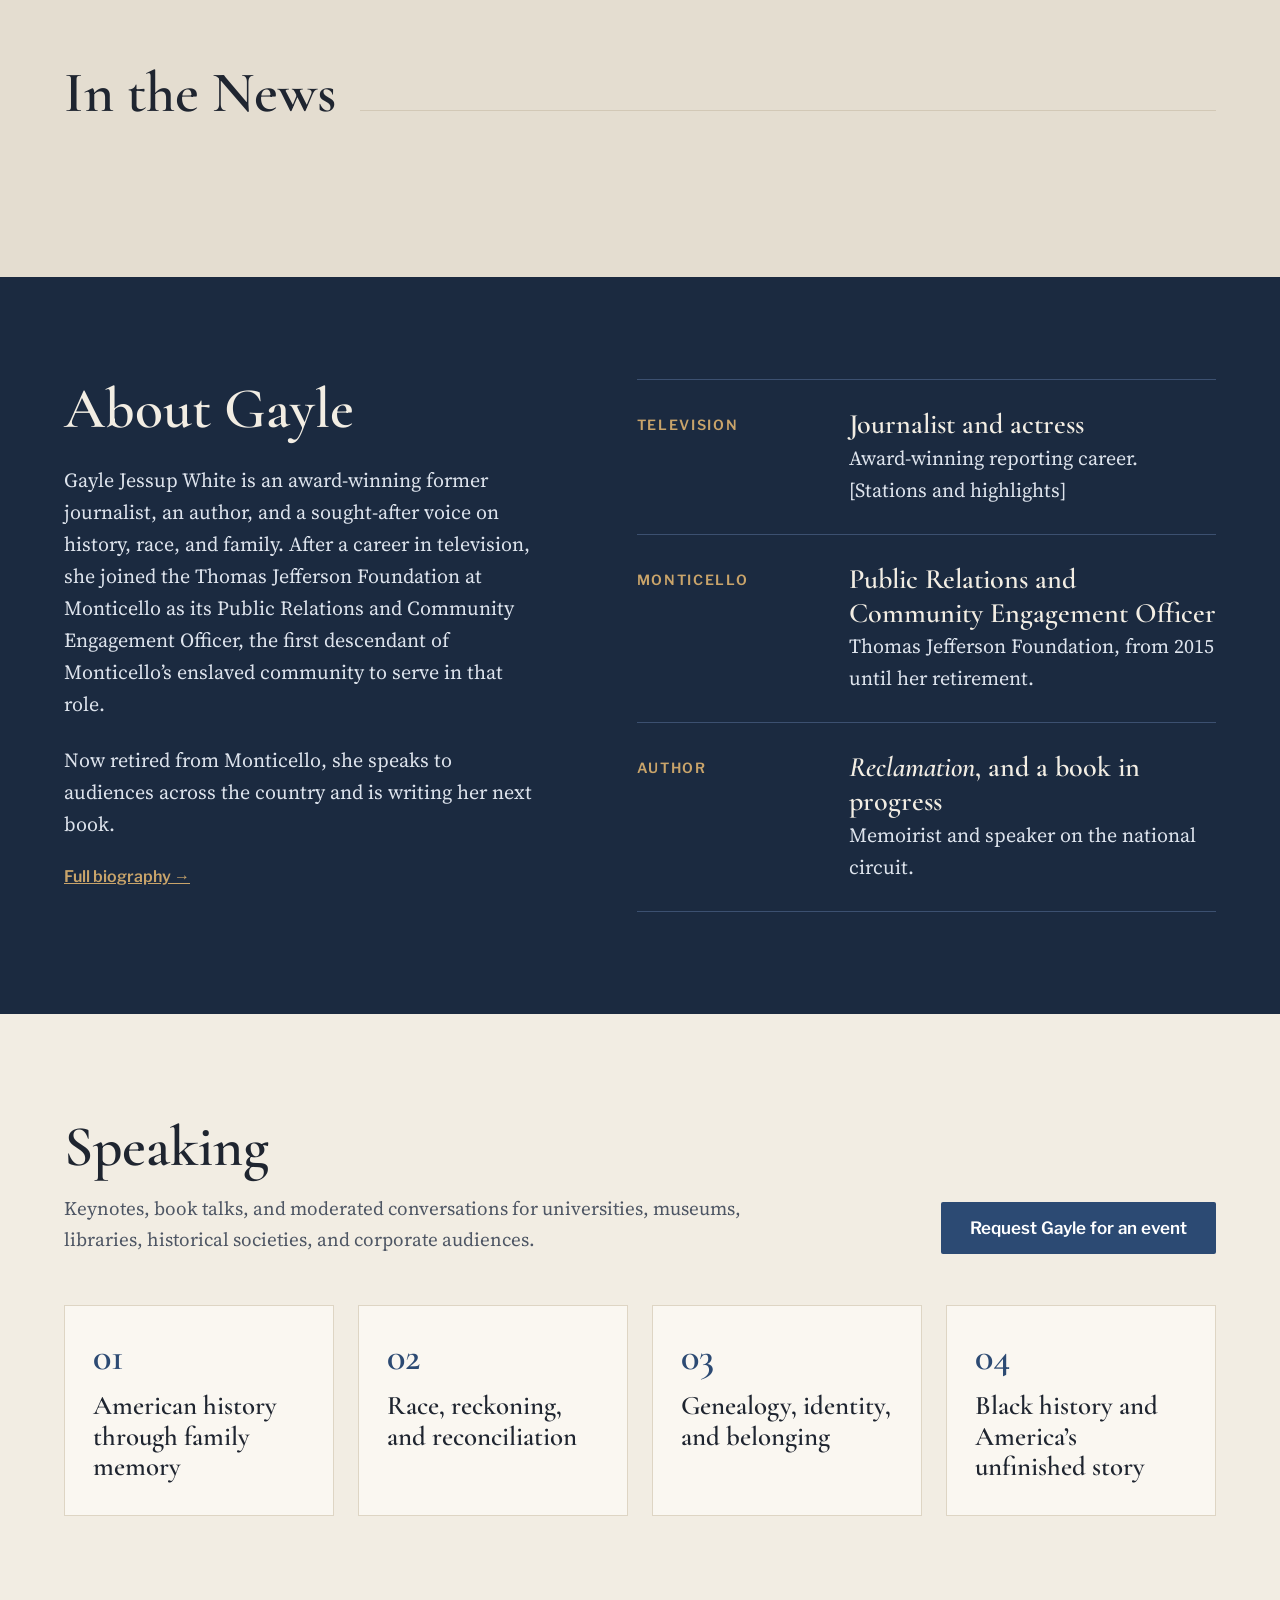
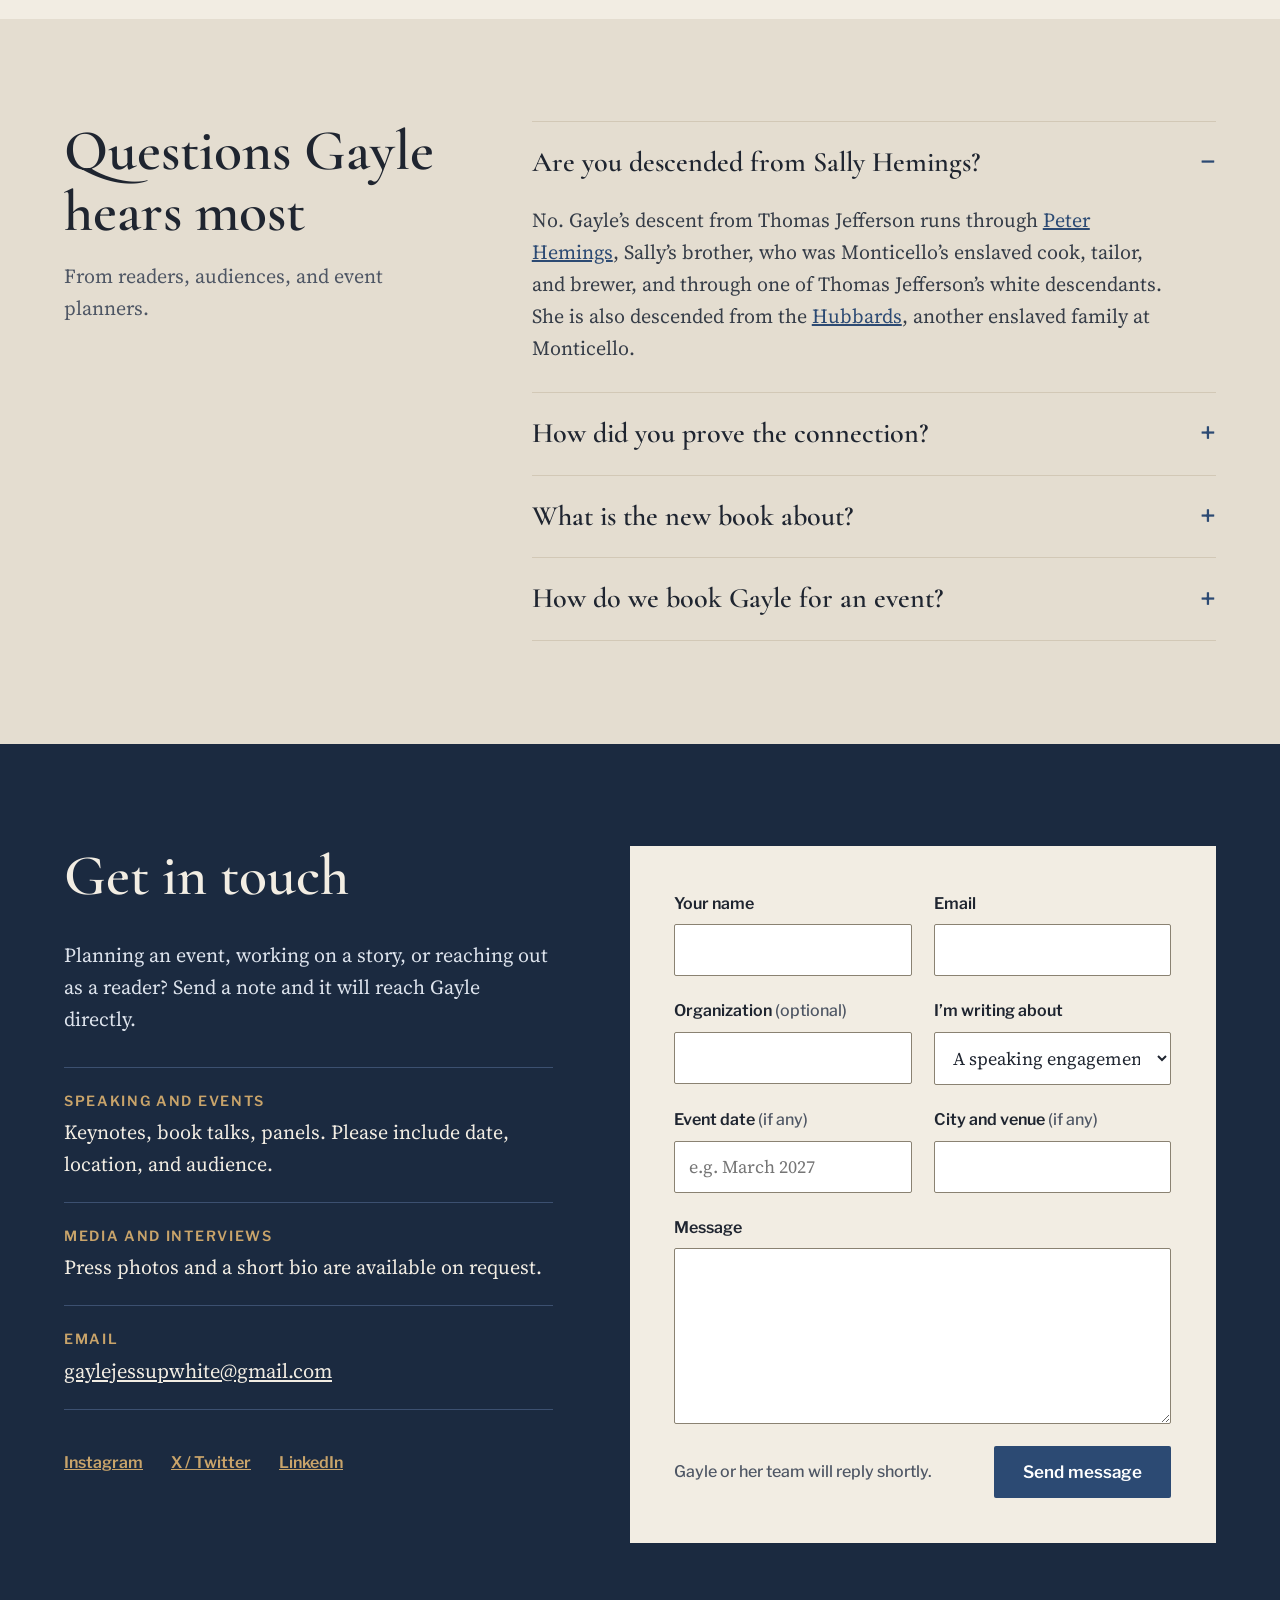
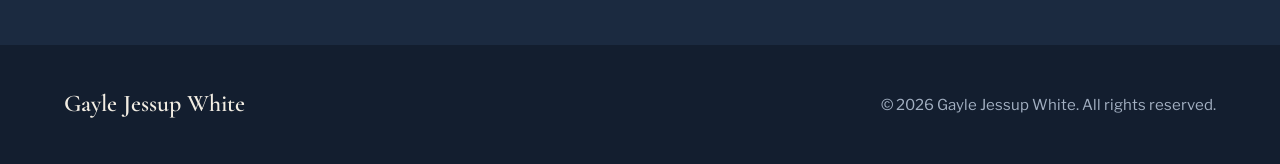
==== commit 46c94fd9: "Contact form: reply-time wording" ====
--- a/index.html
+++ b/index.html
@@ -21,7 +21,7 @@
   <link rel="preconnect" href="https://fonts.googleapis.com">
   <link rel="preconnect" href="https://fonts.gstatic.com" crossorigin>
   <link href="https://fonts.googleapis.com/css2?family=Cormorant+Garamond:ital,wght@0,500;0,600;1,500&family=Libre+Franklin:wght@500;600;700&family=Source+Serif+4:ital,opsz,wght@0,8..60,400;0,8..60,600;1,8..60,400&display=swap" rel="stylesheet">
-  <link rel="stylesheet" href="css/styles.css">
+  <link rel="stylesheet" href="css/styles.css?v=2">
 
   <script type="application/ld+json">
   {
@@ -120,12 +120,12 @@
           <p class="book__tagline">It started out as family folklore<br>Decades later it made American history</p>
           <p>Acclaimed author Gayle Jessup White’s spellbinding account of how she unearthed her family’s links to some of the most fascinating chapters in America’s story of freedom, race and class—from Thomas Jefferson and Sally Hemings, to Woodrow Wilson and the first black Broadway musical, to the birth of the black middle class in segregated Washington, D.C.—will keep your audience on the edge of its seats.</p>
           <p>Part deep dive into history, part suspenseful detective story, part inspiring memoir, delivered with the verve and polish of a former actress and TV news anchor, Gayle’s riveting saga sheds new light upon our nation’s founding and the complicated contributions of all the people who made America what it is today.</p>
-          <p>As told in her book <a href="https://www.amazon.com/dp/0063028654" target="_blank" rel="noopener"><em>Reclamation</em></a>, her quest began when she was the inquisitive youngest member of a black middle class family in Washington, D.C., listening to vague stories handed down from an elderly aunt: that her family was descended from Thomas Jefferson, the legendary author of the Declaration of Independence who declared that all men are created equal and endowed with the right to life, liberty and the pursuit of happiness while enslaving hundreds of people.</p>
+          <p>As told in her book <a href="https://www.amazon.com/dp/0063028654"><em>Reclamation</em></a>, her quest began when she was the inquisitive youngest member of a black middle class family in Washington, D.C., listening to vague stories handed down from an elderly aunt: that her family was descended from Thomas Jefferson, the legendary author of the Declaration of Independence who declared that all men are created equal and endowed with the right to life, liberty and the pursuit of happiness while enslaving hundreds of people.</p>
           <p>A history buff even as a child, Gayle set out to learn the truth about those tantalizing fragments of oral history. It took four decades—a journey that eventually led her to Monticello, Jefferson’s mountaintop plantation in Virginia, where she joined the staff and, with the help of historians, genealogists and long lost family members, proved that the legend was true. She was able to establish not only a previously unknown line of descent from Jefferson himself, but also to many of the families who were enslaved at Monticello—including the relatives of Sally Hemings.</p>
           <div class="buy-links" aria-label="Buy Reclamation">
-            <a class="btn btn--primary" href="https://www.amazon.com/dp/0063028654" target="_blank" rel="noopener">Amazon</a>
-            <a class="btn btn--primary" href="https://www.barnesandnoble.com/w/reclamation-gayle-jessup-white/1139029763" target="_blank" rel="noopener">Barnes &amp; Noble</a>
-            <a class="btn btn--primary" href="https://www.audible.com/pd/Reclamation-Audiobook/0063028689" target="_blank" rel="noopener">Audible</a>
+            <a class="btn btn--primary" href="https://www.amazon.com/dp/0063028654">Amazon</a>
+            <a class="btn btn--primary" href="https://www.barnesandnoble.com/w/reclamation-gayle-jessup-white/1139029763">Barnes &amp; Noble</a>
+            <a class="btn btn--primary" href="https://www.audible.com/pd/Reclamation-Audiobook/0063028689">Audible</a>
           </div>
         </div>
       </div>
@@ -211,7 +211,7 @@
       <div class="faq">
         <details open>
           <summary>Are you descended from Sally Hemings?</summary>
-          <p>No. Gayle’s descent from Thomas Jefferson runs through <a href="https://www.monticello.org/encyclopedia/peter-hemings/" target="_blank" rel="noopener">Peter Hemings</a>, Sally’s brother, who was Monticello’s enslaved cook, tailor, and brewer, and through one of Thomas Jefferson’s white descendants. She is also descended from the <a href="https://gettingword.monticello.org/families/hubbard/" target="_blank" rel="noopener">Hubbards</a>, another enslaved family at Monticello.</p>
+          <p>No. Gayle’s descent from Thomas Jefferson runs through <a href="https://www.monticello.org/encyclopedia/peter-hemings/">Peter Hemings</a>, Sally’s brother, who was Monticello’s enslaved cook, tailor, and brewer, and through one of Thomas Jefferson’s white descendants. She is also descended from the <a href="https://gettingword.monticello.org/families/hubbard/">Hubbards</a>, another enslaved family at Monticello.</p>
         </details>
         <details>
           <summary>How did you prove the connection?</summary>
@@ -253,9 +253,9 @@
         Replace YOUR_FORM_ID in the action below with the ID from your form service
         (Formspree shown here). See README.md, "Contact form".
       -->
-      <form class="contact-form" id="contact-form" action="https://formspree.io/f/YOUR_FORM_ID" method="POST"
+      <form class="contact-form" id="contact-form" action="https://formspree.io/f/mljgabry" method="POST"
             data-fallback-email="gaylejessupwhite@gmail.com"
-            data-success="Your message is on its way to Gayle. She or her team will reply within [X] business days.">
+            data-success="Your message is on its way to Gayle. She or her team will reply shortly.">
         <div class="field">
           <label for="f-name">Your name</label>
           <input id="f-name" type="text" name="name" autocomplete="name" required>
@@ -303,7 +303,7 @@
 
         <p class="form-status" role="status" aria-live="polite"></p>
         <div class="form-footer">
-          <span class="note">Gayle or her team replies within [X] business days.</span>
+          <span class="note">Gayle or her team will reply shortly.</span>
           <button class="btn btn--primary" type="submit">Send message</button>
         </div>
       </form>
@@ -319,7 +319,7 @@
   </div>
 </footer>
 
-<script src="js/news.js"></script>
-<script src="js/main.js"></script>
+<script src="js/news.js?v=2"></script>
+<script src="js/main.js?v=2"></script>
 </body>
 </html>
--- a/css/styles.css
+++ b/css/styles.css
@@ -364,9 +364,9 @@
 }
 
 /* ---------- Gallery ---------- */
-.gallery { display: flex; gap: 24px; }
+.gallery { display: flex; flex-wrap: wrap; gap: 24px; }
 .gallery__item {
-  position: relative; flex: var(--ar) 1 0; min-width: 0; padding: 0;
+  position: relative; flex: var(--ar) 1 calc(var(--ar) * 300px); min-width: 0; padding: 0;
   background: var(--card); border: 1px solid var(--card-line); cursor: zoom-in; overflow: hidden;
 }
 .gallery__item img { width: 100%; height: 100%; object-fit: cover; transition: transform .3s; }
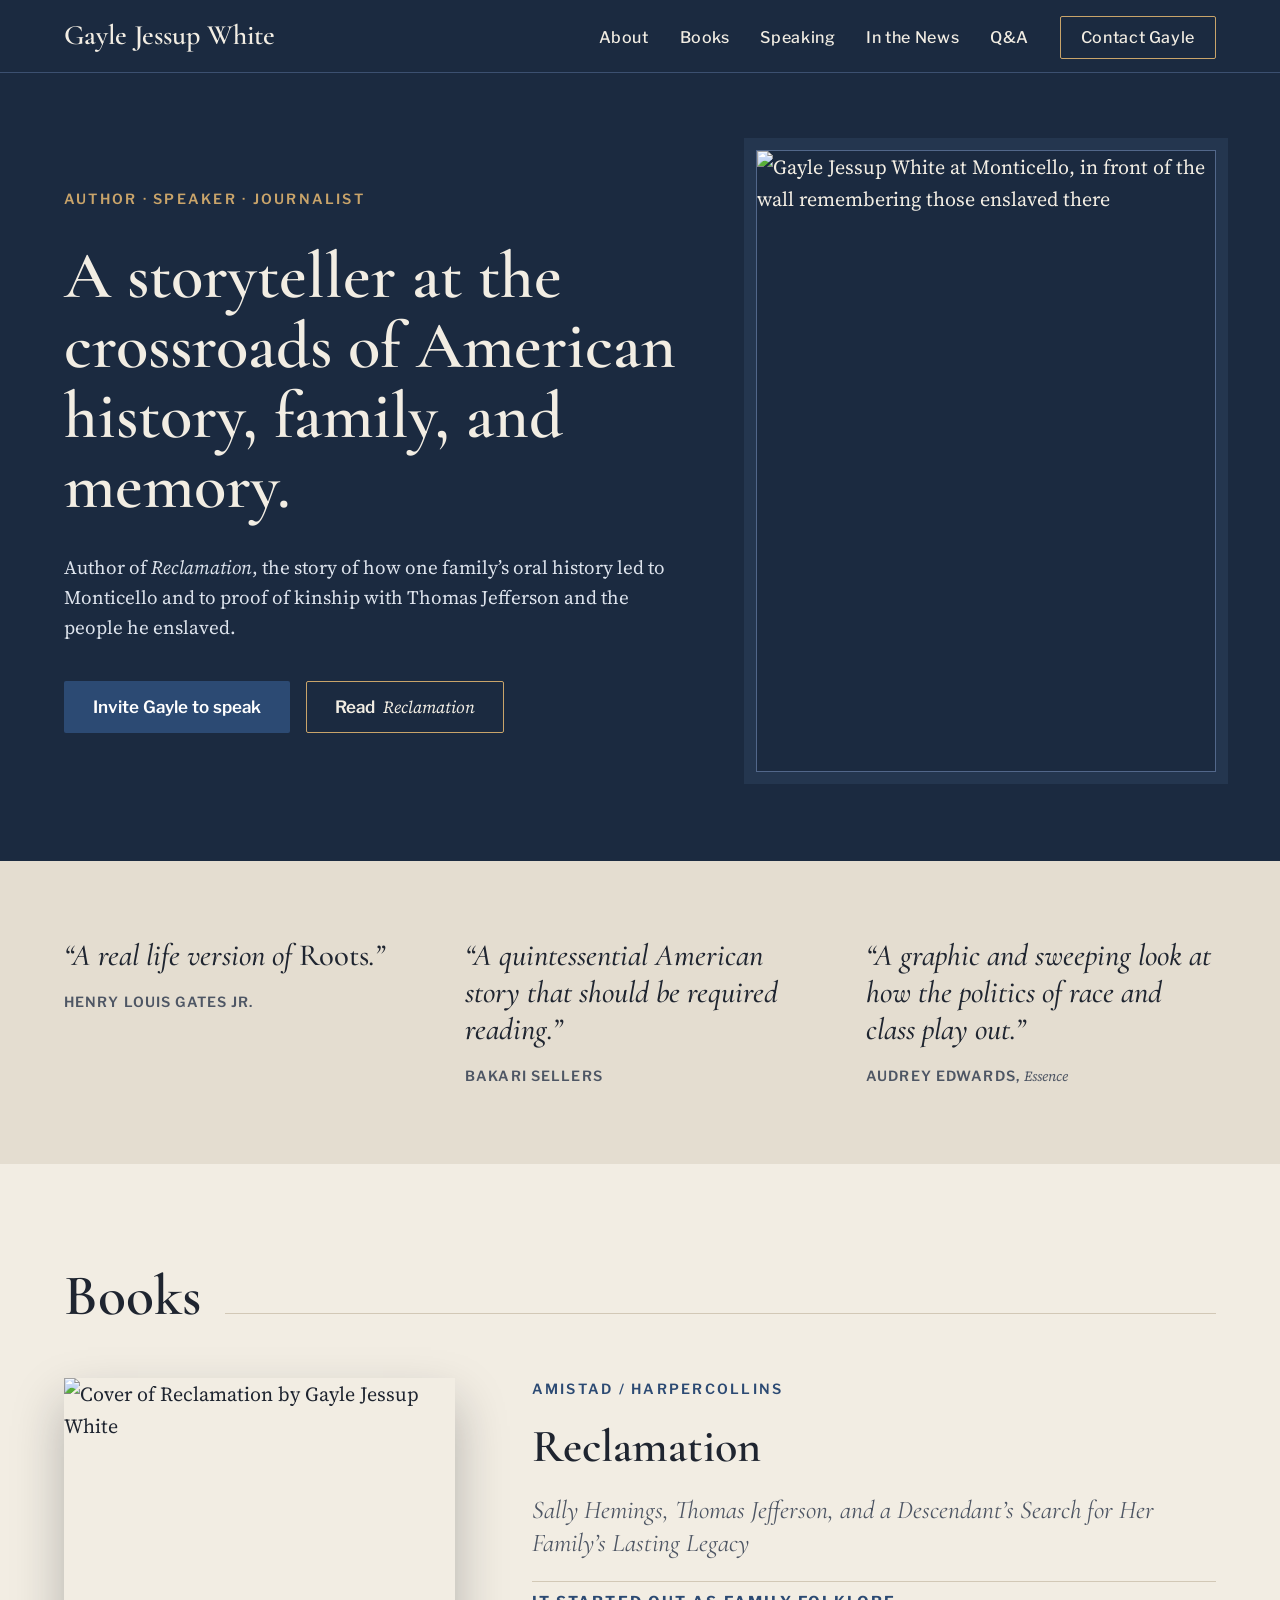
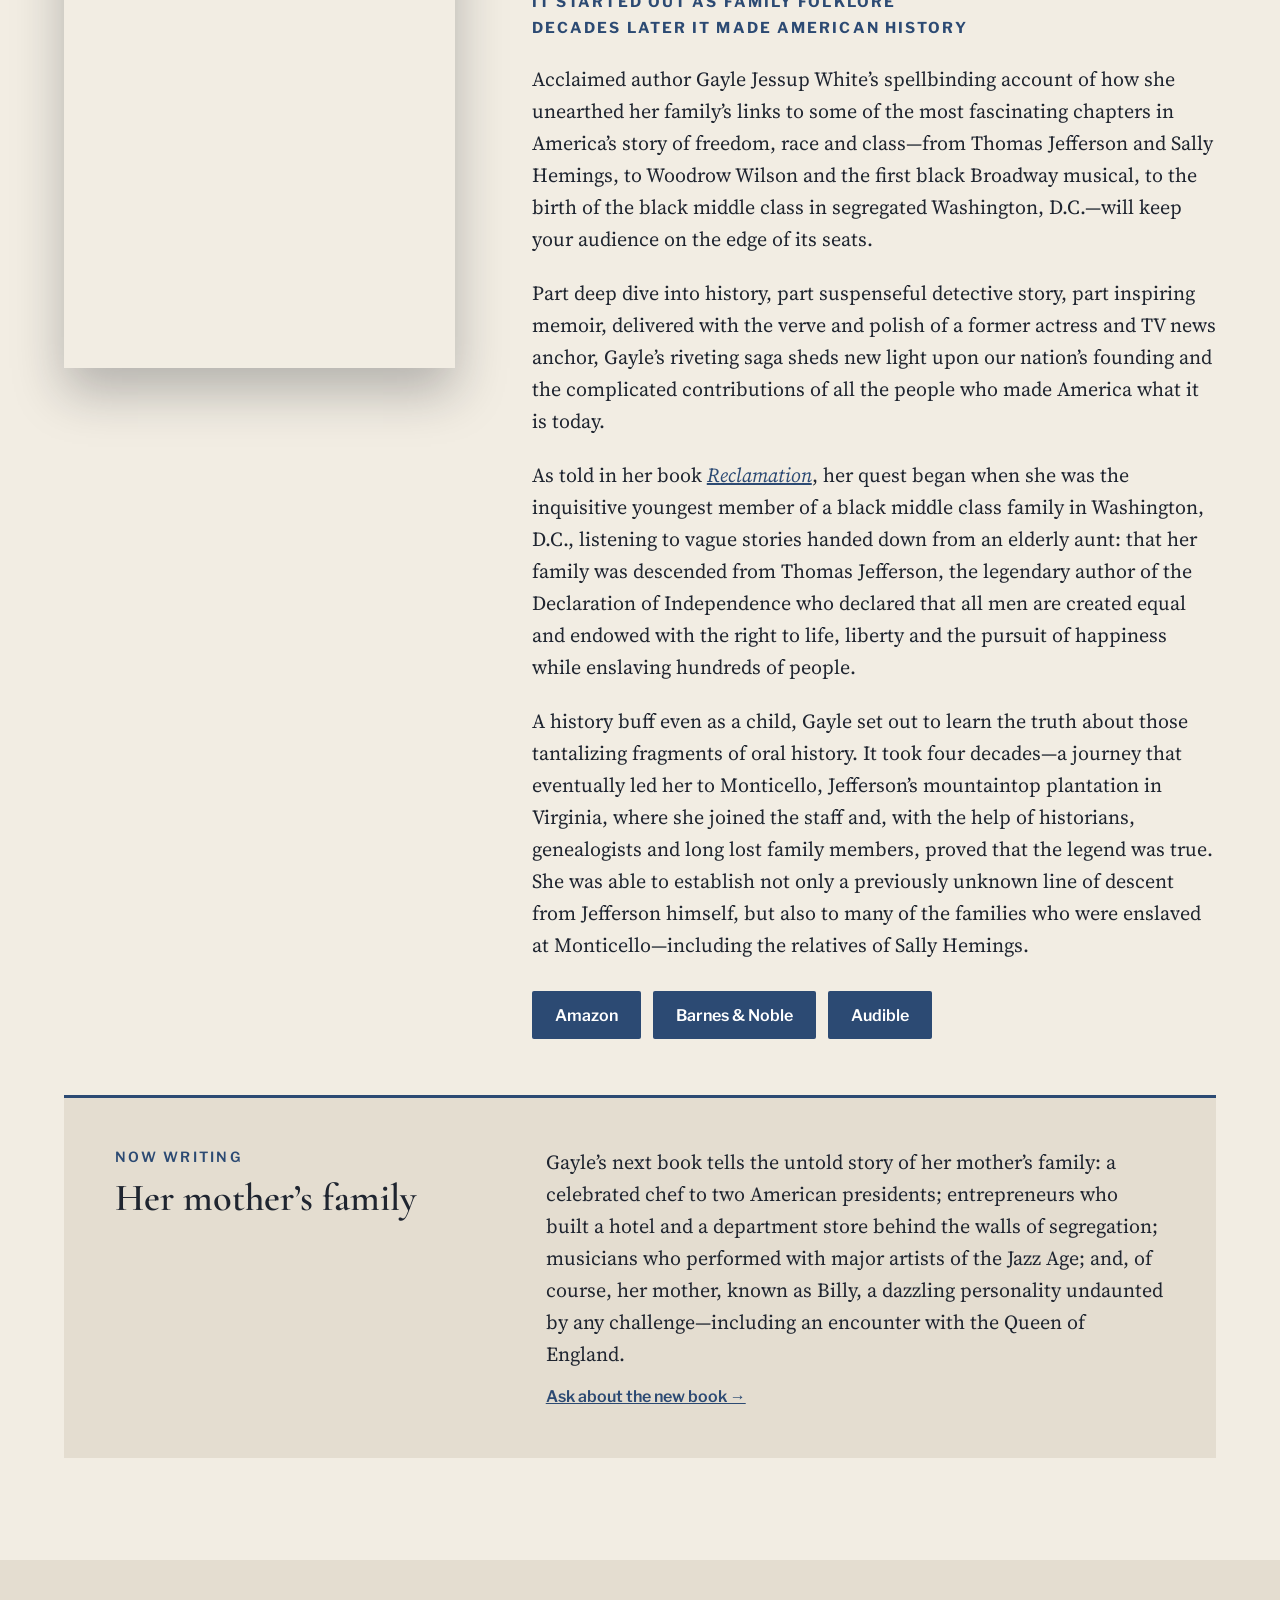
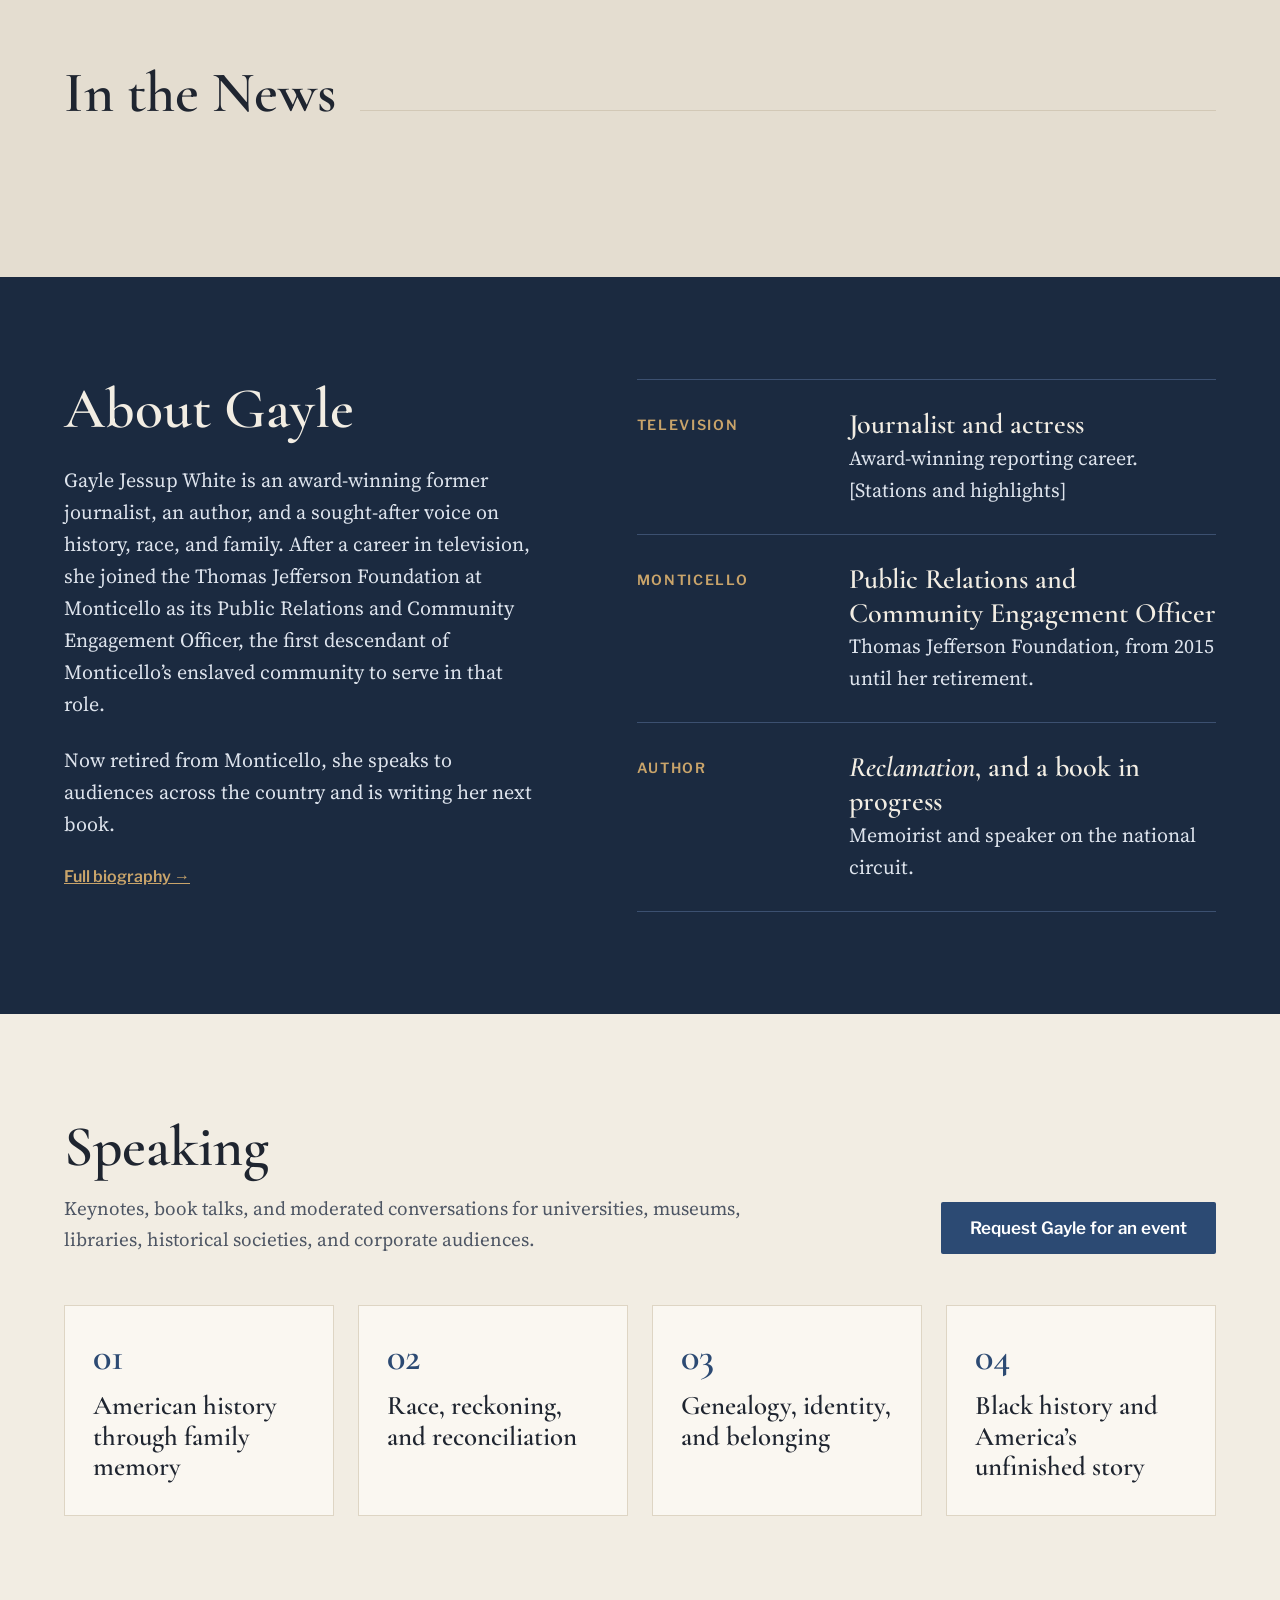
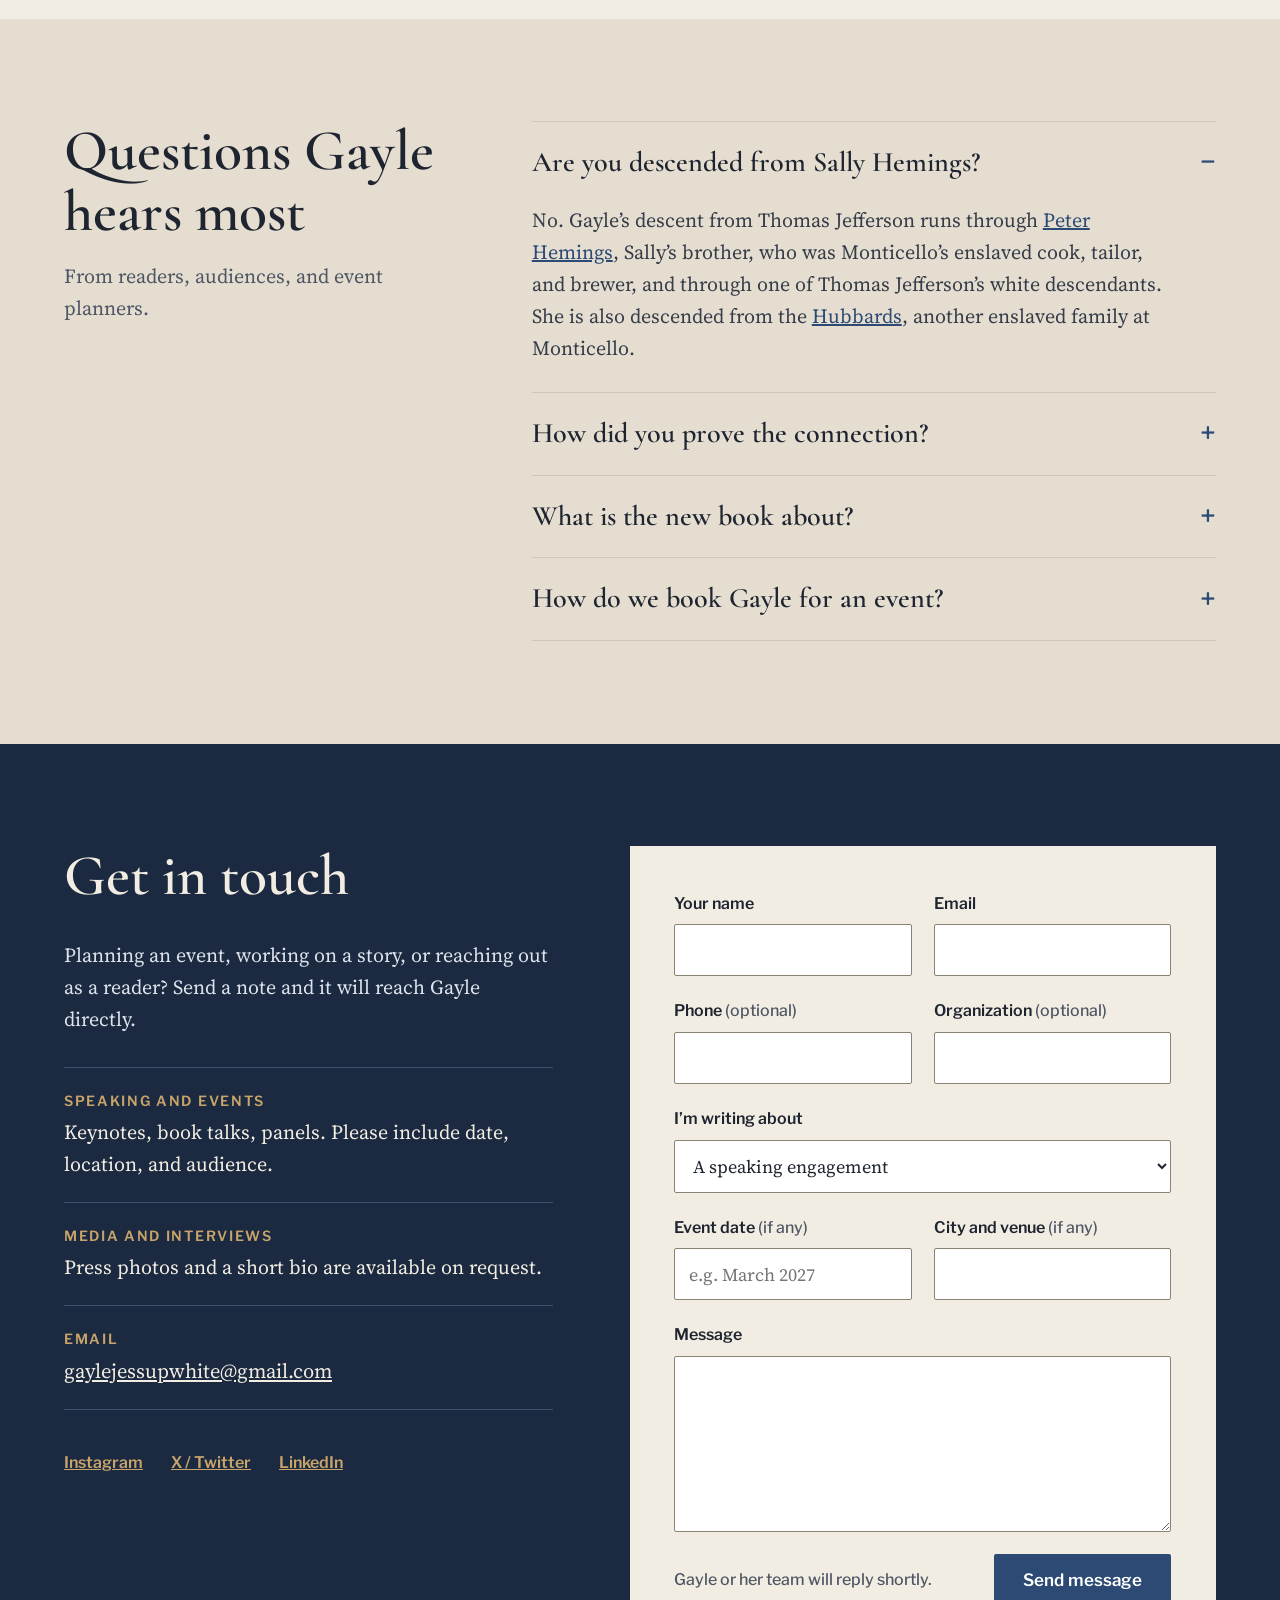
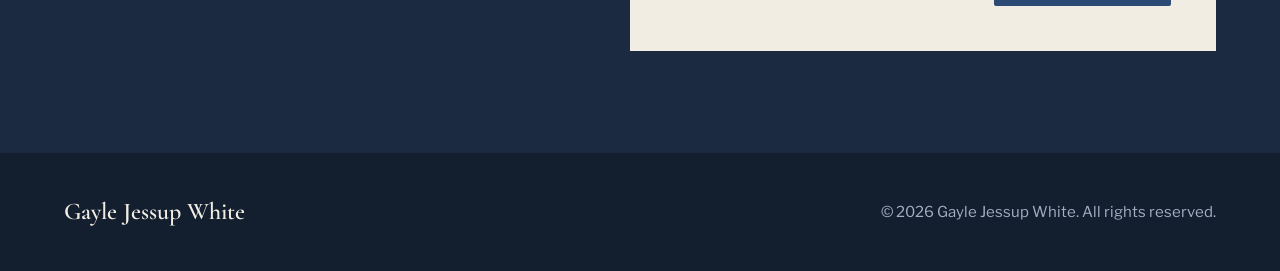
==== commit 02bb578d: "Contact form: add optional phone field" ====
--- a/index.html
+++ b/index.html
@@ -5,14 +5,14 @@
   <meta name="viewport" content="width=device-width, initial-scale=1">
   <title>Gayle Jessup White | Author of Reclamation, Speaker, Journalist</title>
   <meta name="description" content="Gayle Jessup White is the author of Reclamation, the story of how her family’s oral history led to Monticello and to proof of kinship with Thomas Jefferson and the people he enslaved. Invite her to speak.">
-  <link rel="canonical" href="https://gjwhite.com/">
+  <link rel="canonical" href="https://gaylejessupwhite.org/">
 
   <meta property="og:type" content="website">
   <meta property="og:site_name" content="Gayle Jessup White">
   <meta property="og:title" content="Gayle Jessup White | Author of Reclamation">
   <meta property="og:description" content="A storyteller at the crossroads of American history, family, and memory.">
-  <meta property="og:url" content="https://gjwhite.com/">
-  <meta property="og:image" content="https://gjwhite.com/images/og-image.jpg">
+  <meta property="og:url" content="https://gaylejessupwhite.org/">
+  <meta property="og:image" content="https://gaylejessupwhite.org/images/og-image.jpg">
   <meta name="twitter:card" content="summary_large_image">
 
   <link rel="icon" href="favicon.svg" type="image/svg+xml">
@@ -28,8 +28,8 @@
     "@context": "https://schema.org",
     "@type": "Person",
     "name": "Gayle Jessup White",
-    "url": "https://gjwhite.com/",
-    "image": "https://gjwhite.com/images/gayle-headshot.jpg",
+    "url": "https://gaylejessupwhite.org/",
+    "image": "https://gaylejessupwhite.org/images/gayle-headshot.jpg",
     "jobTitle": "Author and speaker",
     "description": "Author of Reclamation: Sally Hemings, Thomas Jefferson, and a Descendant’s Search for Her Family’s Lasting Legacy."
   }
@@ -265,10 +265,14 @@
           <input id="f-email" type="email" name="email" autocomplete="email" required>
         </div>
         <div class="field">
+          <label for="f-phone">Phone <span class="optional">(optional)</span></label>
+          <input id="f-phone" type="tel" name="phone" autocomplete="tel">
+        </div>
+        <div class="field">
           <label for="f-org">Organization <span class="optional">(optional)</span></label>
           <input id="f-org" type="text" name="organization" autocomplete="organization">
         </div>
-        <div class="field">
+        <div class="field field--full">
           <label for="f-topic">I’m writing about</label>
           <select id="f-topic" name="topic">
             <option>A speaking engagement</option>
@@ -291,7 +295,7 @@
         </div>
 
         <!-- Hidden fields: email subject line, and a trap field that people never see (bots fill it in). -->
-        <input type="hidden" name="_subject" value="New message from gjwhite.com">
+        <input type="hidden" name="_subject" value="New message from gaylejessupwhite.org">
         <div class="hp-field" aria-hidden="true">
           <label for="f-gotcha">Leave this field empty</label>
           <input id="f-gotcha" type="text" name="_gotcha" tabindex="-1" autocomplete="off">
